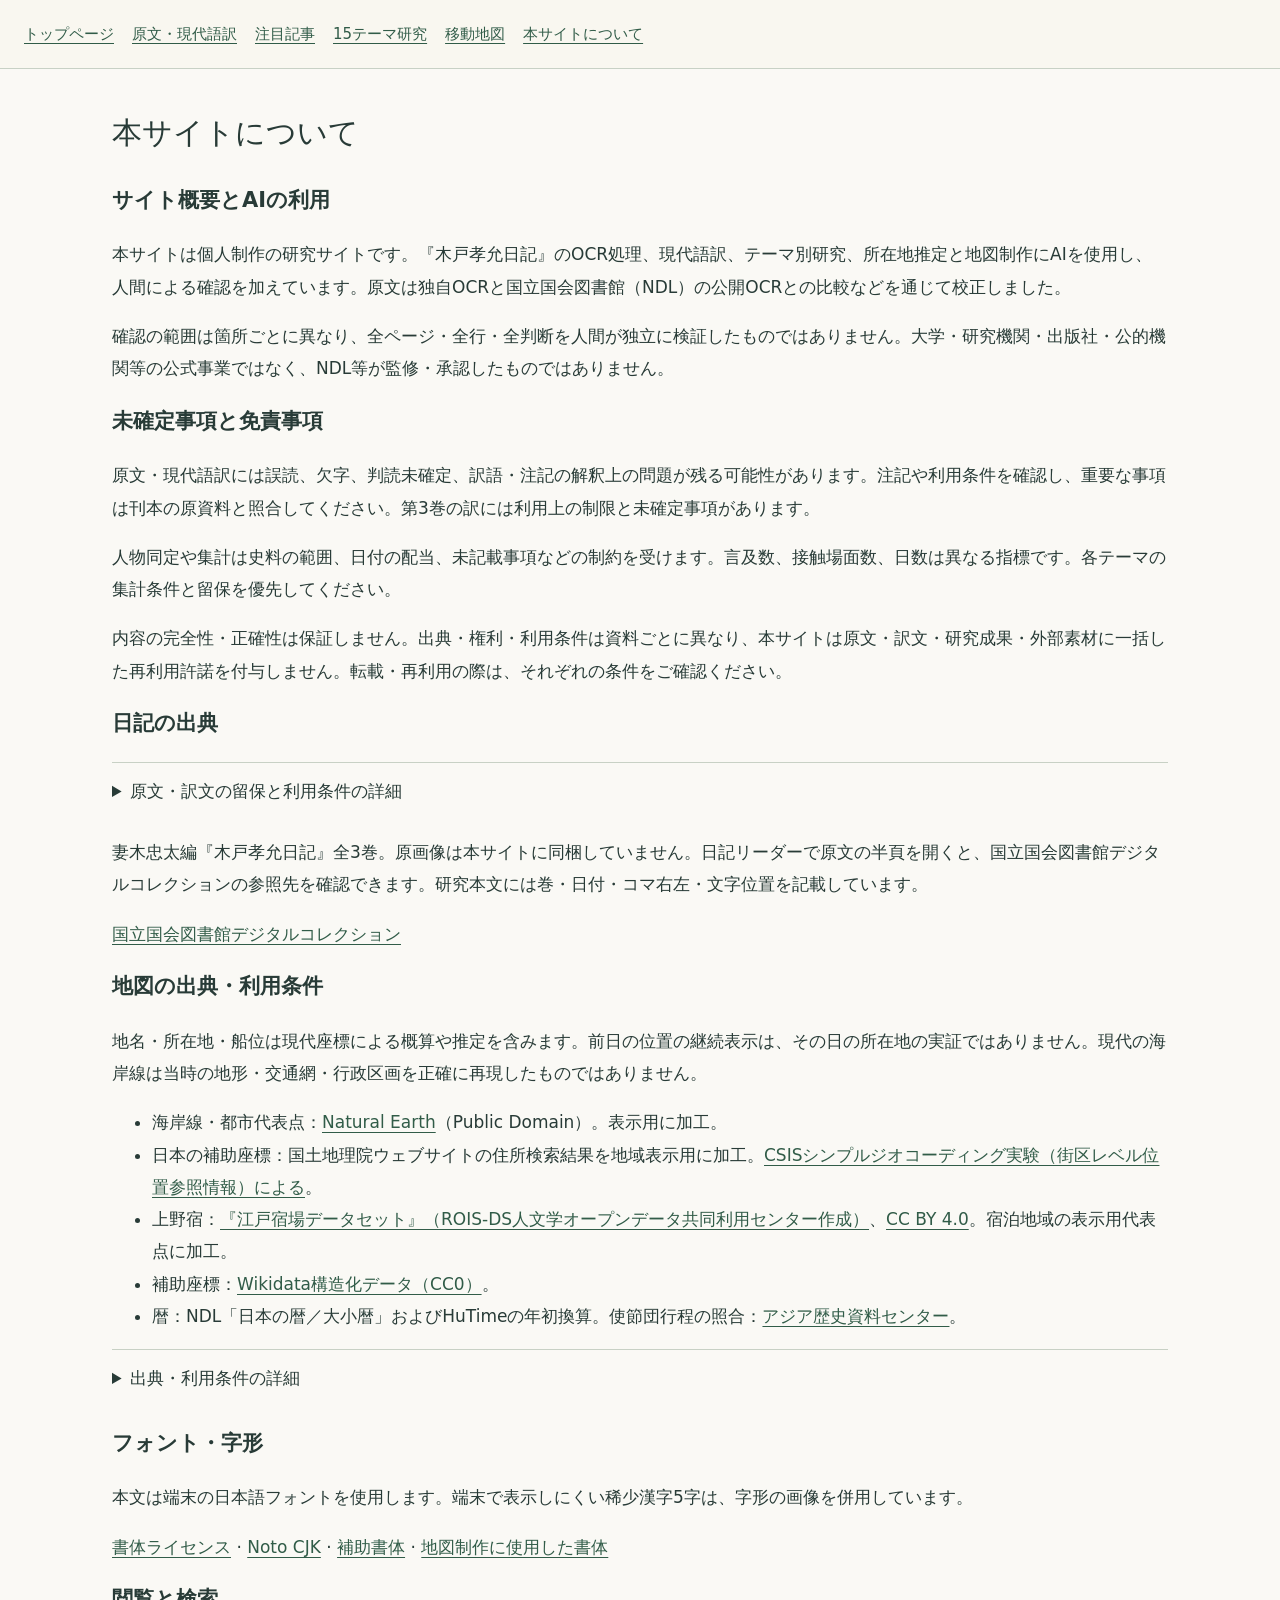
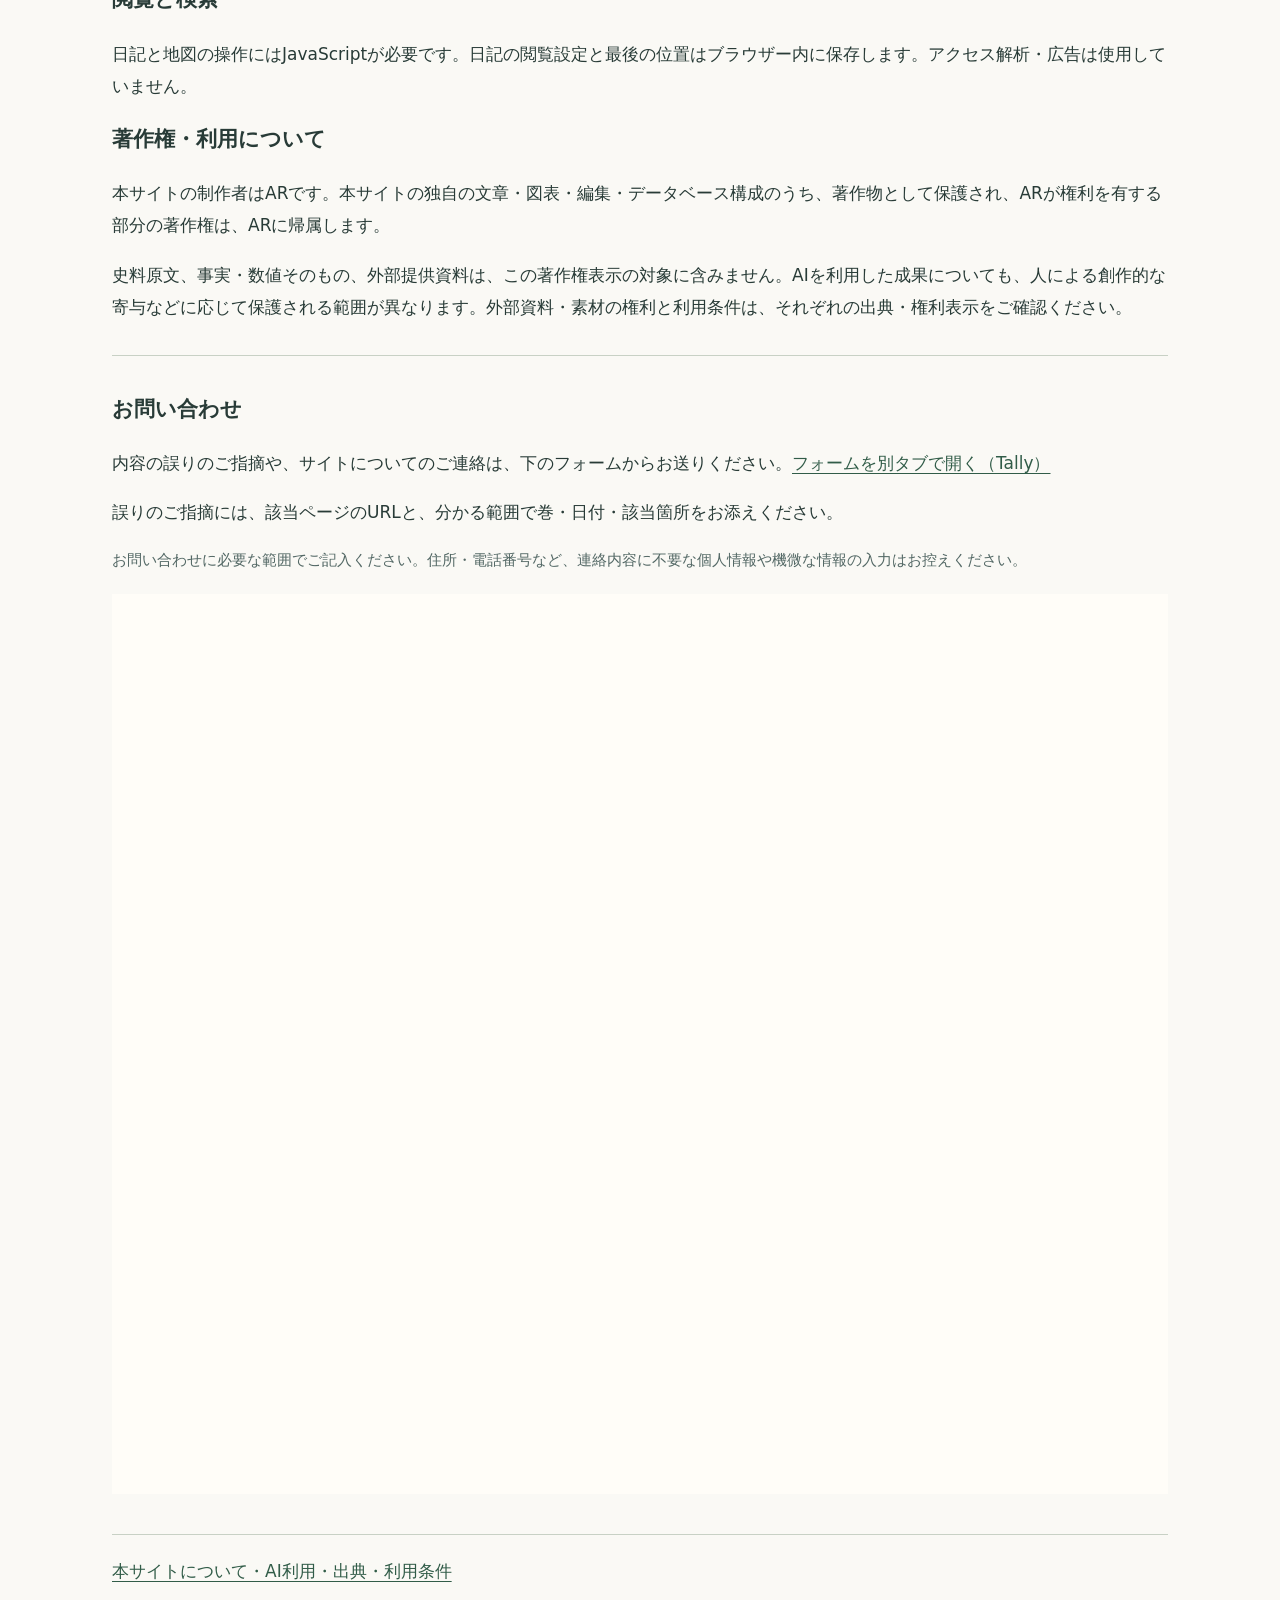
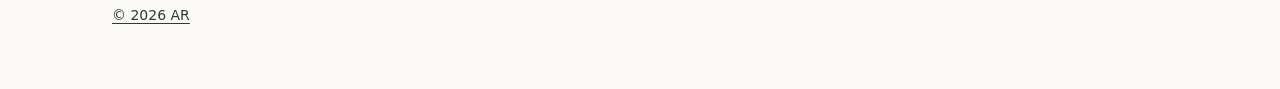
==== about.html @ b29a7e8c "Add files via upload" ====
<!doctype html><html lang="ja"><head><meta charset="utf-8"><meta name="viewport" content="width=device-width,initial-scale=1"><title>本サイトについて｜木戸孝允日記</title><link rel="icon" href="assets/favicon.svg"><link rel="stylesheet" href="assets/public.css"><script src="assets/annotation-display.js" defer></script></head><body class="public-page"><nav class="public-nav" aria-label="サイト全体"><a href="index.html">トップページ</a><a href="reader.html">原文・現代語訳</a><a href="highlights.html">注目記事</a><a href="reports.html">15テーマ研究</a><a href="r20.html">移動地図</a><a href="about.html">本サイトについて</a></nav><main class="public-main"><h1>本サイトについて</h1><section id="site-purpose"><h2>サイト概要とAIの利用</h2><p>本サイトは個人制作の研究サイトです。『木戸孝允日記』のOCR処理、現代語訳、テーマ別研究、所在地推定と地図制作にAIを使用し、人間による確認を加えています。原文は独自OCRと国立国会図書館（NDL）の公開OCRとの比較などを通じて校正しました。</p><p>確認の範囲は箇所ごとに異なり、全ページ・全行・全判断を人間が独立に検証したものではありません。大学・研究機関・出版社・公的機関等の公式事業ではなく、NDL等が監修・承認したものではありません。</p></section><section id="disclaimer"><h2>未確定事項と免責事項</h2><p>原文・現代語訳には誤読、欠字、判読未確定、訳語・注記の解釈上の問題が残る可能性があります。注記や利用条件を確認し、重要な事項は刊本の原資料と照合してください。第3巻の訳には利用上の制限と未確定事項があります。</p><p>人物同定や集計は史料の範囲、日付の配当、未記載事項などの制約を受けます。言及数、接触場面数、日数は異なる指標です。各テーマの集計条件と留保を優先してください。</p><p>内容の完全性・正確性は保証しません。出典・権利・利用条件は資料ごとに異なり、本サイトは原文・訳文・研究成果・外部素材に一括した再利用許諾を付与しません。転載・再利用の際は、それぞれの条件をご確認ください。</p></section><section id="sources"><h2>日記の出典</h2><details><summary>原文・訳文の留保と利用条件の詳細</summary><p>各記事の原注・訳注・校訂注・原文の対応位置は、日記リーダーの本文下に収録しています。</p></details><p>妻木忠太編『木戸孝允日記』全3巻。原画像は本サイトに同梱していません。日記リーダーで原文の半頁を開くと、国立国会図書館デジタルコレクションの参照先を確認できます。研究本文には巻・日付・コマ右左・文字位置を記載しています。</p><p><a href="https://dl.ndl.go.jp/">国立国会図書館デジタルコレクション</a></p></section><section id="map-sources"><h2>地図の出典・利用条件</h2><p>地名・所在地・船位は現代座標による概算や推定を含みます。前日の位置の継続表示は、その日の所在地の実証ではありません。現代の海岸線は当時の地形・交通網・行政区画を正確に再現したものではありません。</p><ul><li>海岸線・都市代表点：<a href="https://www.naturalearthdata.com/about/terms-of-use/">Natural Earth</a>（Public Domain）。表示用に加工。</li><li>日本の補助座標：国土地理院ウェブサイトの住所検索結果を地域表示用に加工。<a href="https://geocode.csis.u-tokyo.ac.jp/">CSISシンプルジオコーディング実験（街区レベル位置参照情報）による</a>。</li><li>上野宿：<a href="https://geoshape.ex.nii.ac.jp/edo/post/R503/">『江戸宿場データセット』（ROIS-DS人文学オープンデータ共同利用センター作成）</a>、<a href="https://creativecommons.org/licenses/by/4.0/">CC BY 4.0</a>。宿泊地域の表示用代表点に加工。</li><li>補助座標：<a href="https://www.wikidata.org/wiki/Wikidata:Licensing">Wikidata構造化データ（CC0）</a>。</li><li>暦：NDL「日本の暦／大小暦」およびHuTimeの年初換算。使節団行程の照合：<a href="https://www.jacar.go.jp/exhibition/iwakura/history/">アジア歴史資料センター</a>。</li></ul><details><summary>出典・利用条件の詳細</summary><p><a href="r20/MAP_SOURCES_AND_TERMS.txt">地図・座標・暦・歴史地名の典拠と条件</a> · <a href="r20/PUBLICATION_CREDIT_TEXT_R08.txt">地図の帰属表示全文</a></p><p>各資料の利用条件と研究上の留保は、上記リンク先に記載しています。外部資料は各提供元の成果です。</p></details></section><section><h2>フォント・字形</h2><p>本文は端末の日本語フォントを使用します。端末で表示しにくい稀少漢字5字は、字形の画像を併用しています。</p><p><a href="assets/FONT_LICENSES.txt">書体ライセンス</a> · <a href="assets/NOTO_CJK_LICENSE.txt">Noto CJK</a> · <a href="assets/REPORT_FONT_LICENSE.txt">補助書体</a> · <a href="r20/FONT_LICENSE.txt">地図制作に使用した書体</a></p></section><section><h2>閲覧と検索</h2><p>日記と地図の操作にはJavaScriptが必要です。日記の閲覧設定と最後の位置はブラウザー内に保存します。アクセス解析・広告は使用していません。</p></section><section id="copyright"><h2>著作権・利用について</h2><p>本サイトの制作者はARです。本サイトの独自の文章・図表・編集・データベース構成のうち、著作物として保護され、ARが権利を有する部分の著作権は、ARに帰属します。</p><p>史料原文、事実・数値そのもの、外部提供資料は、この著作権表示の対象に含みません。AIを利用した成果についても、人による創作的な寄与などに応じて保護される範囲が異なります。外部資料・素材の権利と利用条件は、それぞれの出典・権利表示をご確認ください。</p></section><section id="contact" class="public-contact"><h2>お問い合わせ</h2><p>内容の誤りのご指摘や、サイトについてのご連絡は、下のフォームからお送りください。<a href="https://tally.so/r/vXD2Q4" target="_blank" rel="noopener noreferrer">フォームを別タブで開く（Tally）</a></p><p>誤りのご指摘には、該当ページのURLと、分かる範囲で巻・日付・該当箇所をお添えください。</p><p class="contact-note">お問い合わせに必要な範囲でご記入ください。住所・電話番号など、連絡内容に不要な個人情報や機微な情報の入力はお控えください。</p><iframe class="contact-frame" src="https://tally.so/embed/vXD2Q4?alignLeft=1&amp;hideTitle=1&amp;transparentBackground=1" loading="lazy" title="お問い合わせフォーム（Tally）"></iframe></section><footer class="public-footer"><a href="about.html">本サイトについて・AI利用・出典・利用条件</a><p class="copyright"><a href="about.html#copyright">© 2026 AR</a></p></footer></main></body></html>
---- assets/public.css ----
/* P04: no hosted font software. Use the viewer's installed Japanese fonts. */
:root{--jp-serif:"Yu Mincho","Hiragino Mincho ProN","Noto Serif CJK JP","MS PMincho",serif;
--jp-sans:"Yu Gothic","Hiragino Kaku Gothic ProN","Noto Sans CJK JP","Meiryo",system-ui,sans-serif;}
.public-research{font-family:var(--jp-sans)}.public-research h1,.public-research blockquote{font-family:var(--jp-serif)}
.public-nav{display:flex;flex-wrap:wrap;gap:4px 18px;padding:12px 24px;background:#f9f7f0;color:#284c3c;border-bottom:1px solid #c8d1c5;font:14px/1.6 var(--jp-sans);position:relative;z-index:4}
.public-nav a{display:inline-flex;align-items:center;min-height:40px;color:#284c3c;text-decoration:underline;text-underline-offset:4px;overflow-wrap:anywhere}
.public-nav a:focus-visible{outline:3px solid #8b6238;outline-offset:2px}
.public-doc-links{display:flex;flex-wrap:wrap;gap:20px;padding:12px 24px;background:#eef1e9;font:14px/1.6 var(--jp-sans)}
.public-doc-links a{color:#284c3c}.public-page{margin:0;background:#f3f0e8;color:#283b37;font:16px/1.9 var(--jp-sans)}
.public-page *{box-sizing:border-box}.public-main{max-width:1120px;margin:auto;padding:30px 32px 60px}.public-page a{color:#315c48;text-underline-offset:4px}.public-page h1{font:500 30px/1.6 var(--jp-serif);margin:10px 0 24px}.public-page h2{font-size:21px}.public-edition{font-size:12px;color:#626b63}.public-note{border-left:3px solid #9c8355;padding:12px 18px;background:#eee8d9}.public-grid{display:grid;grid-template-columns:repeat(auto-fit,minmax(280px,1fr));gap:16px;margin-top:20px}.public-card{display:block;background:#fffdf8;border:1px solid #d6daca;border-radius:5px;padding:22px;color:#283b37;text-decoration:none!important}.public-card:hover{border-color:#315c48}.public-card h2{font:500 20px/1.7 var(--jp-serif);margin:12px 0 22px}.public-card small,.public-card span{font-size:13px}.public-search{display:flex;flex-wrap:wrap;gap:8px}.public-search input{flex:1;min-width:0;width:100%}.public-page input,.public-page button{font:inherit;padding:8px 12px;min-height:44px;border:1px solid #aeb9aa;border-radius:4px;background:#fffdf8;color:inherit}.public-search button{cursor:pointer}.public-video{width:100%;max-height:75vh;background:#152321}.public-button{display:inline-block;border:1px solid #315c48;background:#e8eee3;padding:12px 20px;border-radius:5px}.public-pdf{width:100%;height:80vh;border:1px solid #b9c5b6}.public-footer{border-top:1px solid #c8d1c5;margin-top:40px;padding-top:20px}.public-page pre{white-space:pre-wrap;overflow-wrap:anywhere;font:13px/1.8 var(--jp-sans)}.public-page summary{cursor:pointer;padding:12px 0}.public-page details{border-top:1px solid #c8d1c5}.public-table-scroll,.tablewrap{max-width:100%;overflow-x:auto}.public-table-scroll table,.tablewrap table{min-width:680px}.public-table-scroll:focus-visible,.tablewrap:focus-visible{outline:2px solid #315c48}body>.topbar{flex-wrap:wrap;height:auto;min-height:76px}.topbar #globalSearch{min-width:0;max-width:100%}body>.topbar .top-actions{flex-wrap:wrap}.topbar .private{white-space:normal}section[id^="R"]{scroll-margin-top:90px}
@media(max-width:700px){.public-main{padding:22px 16px 40px}.public-nav{padding:8px 16px;gap:2px 14px;font-size:13px}.public-page h1{font-size:25px}.public-grid{grid-template-columns:1fr}.public-doc-links{padding:10px 16px;gap:8px 16px}body>.topbar{padding:14px 16px}.topbar input{flex-basis:100%}.public-page input{font-size:16px}.public-card{padding:18px}section[id^="R"]{scroll-margin-top:10px}}
@media print{.public-nav,.public-doc-links{display:none}.public-table-scroll,.tablewrap{overflow:visible}.public-table-scroll table,.tablewrap table{min-width:0}}

/* P02 landing and disclaimer */
.kido-landing .public-main{max-width:1100px}.kido-landing h1{font-size:clamp(28px,3.6vw,39px);line-height:1.5}.kido-landing section{margin:28px 0 36px}.kido-landing .landing-grid{grid-template-columns:repeat(2,minmax(0,1fr))}.kido-landing .public-card h3{font-size:19px;margin:4px 0 8px;line-height:1.5}.kido-landing .public-card p{margin:6px 0 14px;font-size:15px;line-height:1.75}.kido-landing .public-card span{font-size:14px;text-decoration:underline;text-underline-offset:4px}.kido-landing .landing-caution{border-left:3px solid #88764b;background:#f0ede5;padding:14px 20px}.kido-landing .landing-skip{position:absolute;left:-9999px}.kido-landing .landing-skip:focus{left:12px;top:12px;background:#fff;padding:8px;z-index:100}.disclaimer-list{padding-left:1.55em}.disclaimer-list li{margin:12px 0;line-height:1.8}#site-purpose,#disclaimer{scroll-margin-top:1rem}body.public-page .public-nav [aria-current="page"]{font-weight:700;text-decoration-thickness:2px}
@media(max-width:700px){.kido-landing .landing-grid{grid-template-columns:1fr}.kido-landing .landing-caution{padding:10px 14px}.kido-landing .public-card{padding:18px}}

.report-find{display:flex;gap:10px;align-items:center;flex-wrap:wrap;padding:14px;background:#edf3ed}.report-find input{max-width:100%;min-width:0;font-size:16px;padding:7px}.report-find button{padding:8px;font-size:15px}mark.report-hit{background:#ffe3a2;color:#182e2b}mark.report-hit.current{outline:2px solid #226860}#theme-search{display:flex;gap:10px;flex-wrap:wrap;align-items:center}#theme-query{min-width:0;max-width:100%;font-size:16px;padding:8px}

/* Public reading layout */
.public-page{background:#faf9f5;font-size:17px}.public-main{min-width:0}.public-grid{grid-template-columns:repeat(auto-fit,minmax(min(100%,280px),1fr))}.public-card h2{font-family:var(--jp-sans);font-weight:600}.public-card p{font-size:16px}.public-nav{font-size:15px}.public-nav a{min-height:44px}.movement-map{display:block;width:100%;height:1000px;min-height:75vh;border:1px solid #bdc8bd;background:#f5f2e9}.intro{padding:20px 0}.intro h1{font-size:25px;line-height:1.6;letter-spacing:0;margin:0}.workspace main{min-width:0;width:100%}.display-controls{padding:12px 0}.display-controls label{display:flex;gap:12px;align-items:center}.article-head h2{overflow-wrap:anywhere}.pane-label{font-size:16px}.source-location,.source-location a,.status,.attention-strip{font-size:13px}.sidebar input,.sidebar select{max-width:100%;min-width:0}#date-form{margin-top:18px}.public-page .public-nav{margin:0}body[data-theme=dark] .public-nav{background:var(--paper)}body[data-theme=dark] .public-nav a{color:var(--accent)}
@media(max-width:700px){.movement-map{height:1220px}.public-main{padding:22px 16px}.public-nav{font-size:14px;gap:2px 12px}.intro h1{font-size:22px}.topbar .brand{font-size:20px}.pane{padding:18px}.bottom-nav{flex-wrap:wrap;gap:10px}#toc{width:100%}.sidebar button,.sidebar select,.display-controls select{min-height:44px}.side-tools{grid-template-columns:1fr}.side-tools label{grid-column:auto}.note-content pre{max-width:100%}}

.research-page header{background:#f0f2ea;color:#283b37;padding:28px max(16px,calc((100vw - 1160px)/2))}.research-page header p{color:#536865}.research-page h1{font-size:28px}.research-page h2{font-size:24px}.research-page .public-nav{margin:0}.research-page .public-nav a{background:transparent}.research-page main{min-width:0}.research-page section{min-width:0}@media(max-width:700px){.research-page section{padding:16px}.research-page table{font-size:14px}}

.simple-home .public-grid{grid-template-columns:repeat(2,minmax(0,1fr))}@media(max-width:700px){.simple-home .public-grid{grid-template-columns:1fr}}

.research-contents nav{display:grid;grid-template-columns:repeat(3,minmax(0,1fr))}.research-contents nav a{padding:12px}.research-method{margin-top:20px;border-top:1px solid #c8d1c5}.research-method summary{padding:14px 0;cursor:pointer}.research-contents h2{border-bottom:0;margin-bottom:12px}@media(max-width:700px){.research-contents nav{grid-template-columns:repeat(2,minmax(0,1fr))}.research-contents nav a{padding:10px;font-size:15px}}

.translation-run{display:inline;margin:0;padding:0}.reading-note-link{display:inline;min-height:24px;font:13px/1.6 var(--jp-sans);padding:1px 5px;margin:0 3px;vertical-align:baseline;color:#315c48;background:#eef2e9;border:1px solid #c8d1c5;border-radius:3px;cursor:pointer}.reading-note-link:focus-visible{outline:2px solid #315c48}

.public-contact{border-top:1px solid #c8d1c5;margin-top:32px;padding-top:16px}.contact-note{font-size:15px;color:#536865}

.contact-frame{display:block;width:100%;height:900px;border:0;background:#fffdf8;margin-top:20px}@media(max-width:700px){.contact-frame{height:1050px}}

.copyright{font:14px/1.8 var(--jp-sans);margin:16px 0 0}.copyright a{color:inherit;text-underline-offset:3px}

/* Featured diary articles */
.simple-home .home-highlights {
  grid-column: 1 / -1;
}
.simple-home .home-highlights h2 {
  margin: 0 0 6px;
}
.simple-home .home-highlights p {
  margin: 0;
}
.highlights-main {
  max-width: 980px;
}
.highlight-jump {
  padding: 16px 20px;
  background: #f0f2ea;
  border: 1px solid #c8d1c5;
  border-radius: 5px;
}
.highlight-jump h2 {
  margin: 0 0 6px;
  font-size: 18px;
}
.highlight-jump ul {
  display: grid;
  grid-template-columns: repeat(3, minmax(0, 1fr));
  gap: 0 18px;
  list-style: none;
  margin: 0;
  padding: 0;
}
.highlight-jump a,
.highlight-read,
.highlight-related a {
  display: inline-block;
  padding: 8px 0;
  min-height: 44px;
}
.highlight-jump small,
.highlight-meta,
.highlight-date-note {
  color: #536865;
  font-size: 14px;
}
.highlight-section {
  margin: 32px 0 0;
  border-top: 2px solid #788d79;
  scroll-margin-top: 12px;
}
.highlight-section h2 {
  margin: 12px 0 4px;
}
.highlight-entry {
  border-bottom: 1px solid #d6daca;
  padding: 16px 0 9px;
}
.highlight-entry h3 {
  margin: 0 0 3px;
  font-size: 19px;
  line-height: 1.5;
}
.highlight-entry p {
  margin: 3px 0;
}
.highlight-related {
  list-style: none;
  padding: 0 0 8px;
  margin: 6px 0 0;
}
.highlight-related li {
  border-top: 1px solid #e0e4da;
}
.highlight-related .highlight-meta {
  margin-left: 12px;
}
@media (max-width: 700px) {
  .highlight-jump {
    padding: 12px 16px;
  }
  .highlight-jump ul {
    grid-template-columns: repeat(2, minmax(0, 1fr));
  }
  .highlight-related .highlight-meta {
    display: block;
    margin: 0 0 5px;
  }
}
@media (max-width: 400px) {
  .highlight-jump ul {
    grid-template-columns: 1fr;
  }
}
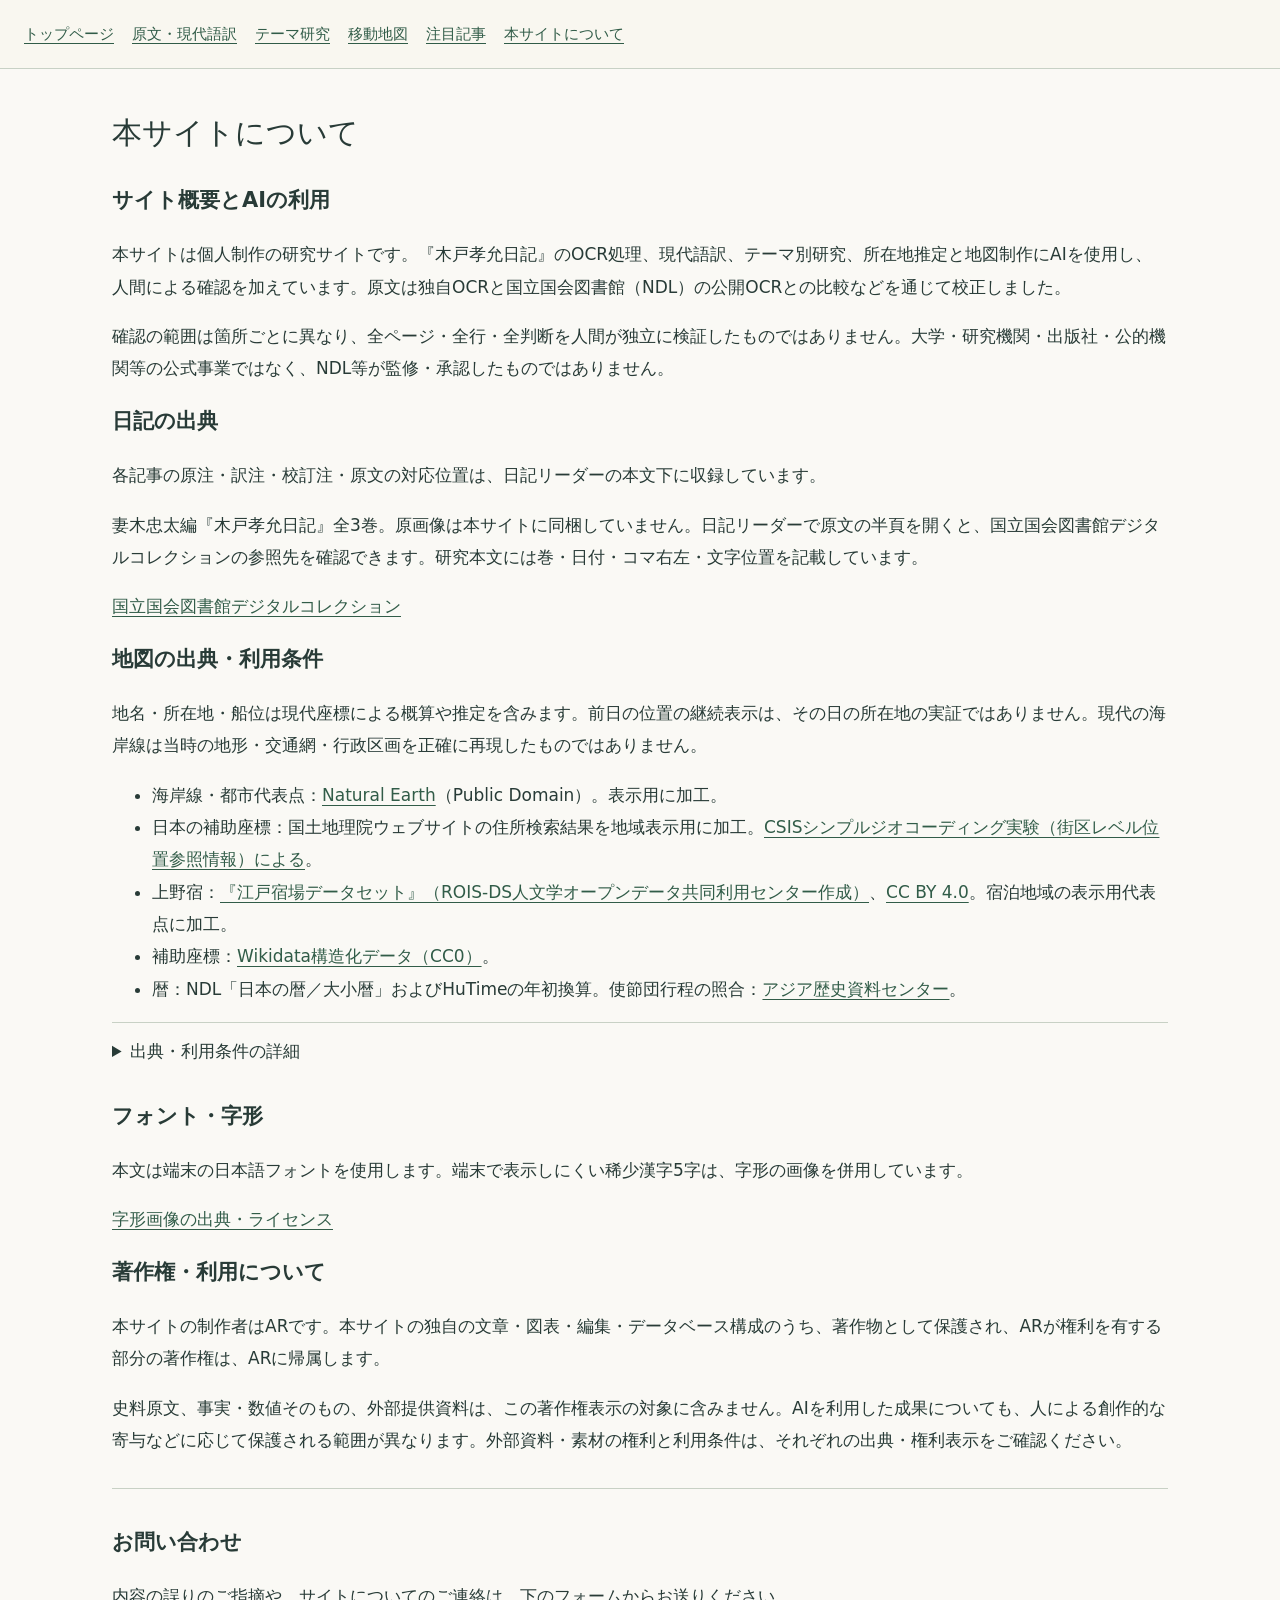
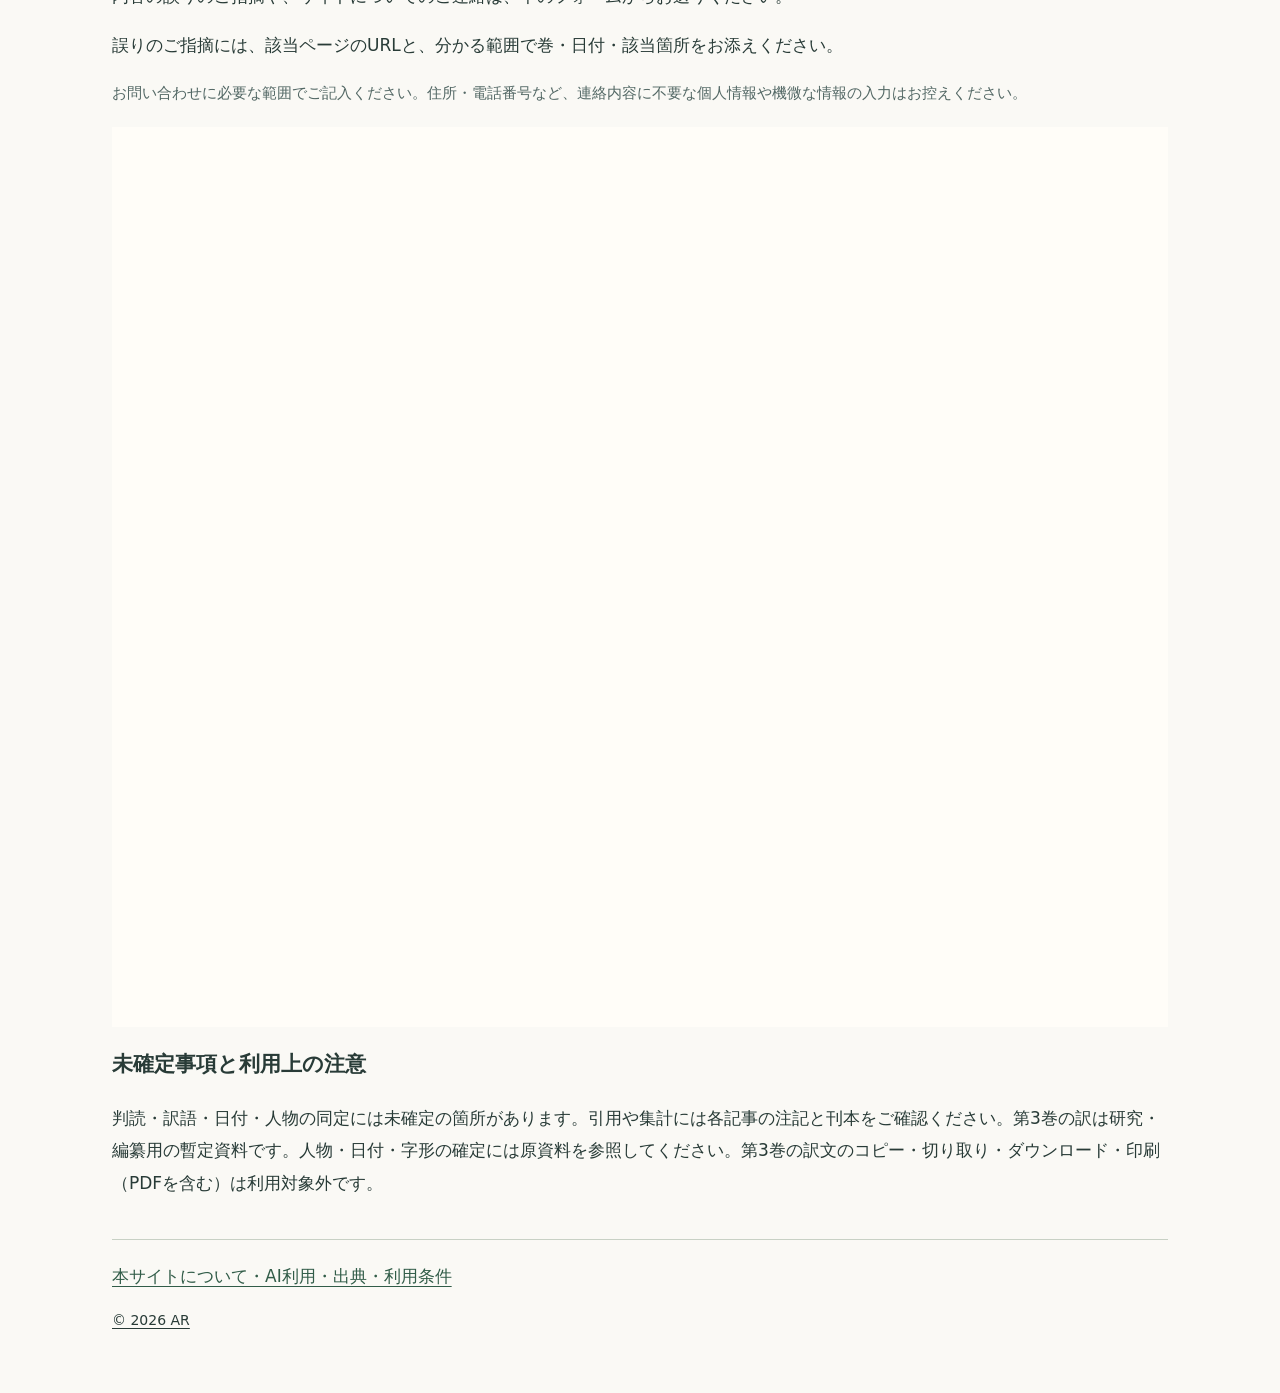
==== commit a6341f50: "Add files via upload" ====
--- a/about.html
+++ b/about.html
@@ -1 +1 @@
-<!doctype html><html lang="ja"><head><meta charset="utf-8"><meta name="viewport" content="width=device-width,initial-scale=1"><title>本サイトについて｜木戸孝允日記</title><link rel="icon" href="assets/favicon.svg"><link rel="stylesheet" href="assets/public.css"><script src="assets/annotation-display.js" defer></script></head><body class="public-page"><nav class="public-nav" aria-label="サイト全体"><a href="index.html">トップページ</a><a href="reader.html">原文・現代語訳</a><a href="highlights.html">注目記事</a><a href="reports.html">15テーマ研究</a><a href="r20.html">移動地図</a><a href="about.html">本サイトについて</a></nav><main class="public-main"><h1>本サイトについて</h1><section id="site-purpose"><h2>サイト概要とAIの利用</h2><p>本サイトは個人制作の研究サイトです。『木戸孝允日記』のOCR処理、現代語訳、テーマ別研究、所在地推定と地図制作にAIを使用し、人間による確認を加えています。原文は独自OCRと国立国会図書館（NDL）の公開OCRとの比較などを通じて校正しました。</p><p>確認の範囲は箇所ごとに異なり、全ページ・全行・全判断を人間が独立に検証したものではありません。大学・研究機関・出版社・公的機関等の公式事業ではなく、NDL等が監修・承認したものではありません。</p></section><section id="disclaimer"><h2>未確定事項と免責事項</h2><p>原文・現代語訳には誤読、欠字、判読未確定、訳語・注記の解釈上の問題が残る可能性があります。注記や利用条件を確認し、重要な事項は刊本の原資料と照合してください。第3巻の訳には利用上の制限と未確定事項があります。</p><p>人物同定や集計は史料の範囲、日付の配当、未記載事項などの制約を受けます。言及数、接触場面数、日数は異なる指標です。各テーマの集計条件と留保を優先してください。</p><p>内容の完全性・正確性は保証しません。出典・権利・利用条件は資料ごとに異なり、本サイトは原文・訳文・研究成果・外部素材に一括した再利用許諾を付与しません。転載・再利用の際は、それぞれの条件をご確認ください。</p></section><section id="sources"><h2>日記の出典</h2><details><summary>原文・訳文の留保と利用条件の詳細</summary><p>各記事の原注・訳注・校訂注・原文の対応位置は、日記リーダーの本文下に収録しています。</p></details><p>妻木忠太編『木戸孝允日記』全3巻。原画像は本サイトに同梱していません。日記リーダーで原文の半頁を開くと、国立国会図書館デジタルコレクションの参照先を確認できます。研究本文には巻・日付・コマ右左・文字位置を記載しています。</p><p><a href="https://dl.ndl.go.jp/">国立国会図書館デジタルコレクション</a></p></section><section id="map-sources"><h2>地図の出典・利用条件</h2><p>地名・所在地・船位は現代座標による概算や推定を含みます。前日の位置の継続表示は、その日の所在地の実証ではありません。現代の海岸線は当時の地形・交通網・行政区画を正確に再現したものではありません。</p><ul><li>海岸線・都市代表点：<a href="https://www.naturalearthdata.com/about/terms-of-use/">Natural Earth</a>（Public Domain）。表示用に加工。</li><li>日本の補助座標：国土地理院ウェブサイトの住所検索結果を地域表示用に加工。<a href="https://geocode.csis.u-tokyo.ac.jp/">CSISシンプルジオコーディング実験（街区レベル位置参照情報）による</a>。</li><li>上野宿：<a href="https://geoshape.ex.nii.ac.jp/edo/post/R503/">『江戸宿場データセット』（ROIS-DS人文学オープンデータ共同利用センター作成）</a>、<a href="https://creativecommons.org/licenses/by/4.0/">CC BY 4.0</a>。宿泊地域の表示用代表点に加工。</li><li>補助座標：<a href="https://www.wikidata.org/wiki/Wikidata:Licensing">Wikidata構造化データ（CC0）</a>。</li><li>暦：NDL「日本の暦／大小暦」およびHuTimeの年初換算。使節団行程の照合：<a href="https://www.jacar.go.jp/exhibition/iwakura/history/">アジア歴史資料センター</a>。</li></ul><details><summary>出典・利用条件の詳細</summary><p><a href="r20/MAP_SOURCES_AND_TERMS.txt">地図・座標・暦・歴史地名の典拠と条件</a> · <a href="r20/PUBLICATION_CREDIT_TEXT_R08.txt">地図の帰属表示全文</a></p><p>各資料の利用条件と研究上の留保は、上記リンク先に記載しています。外部資料は各提供元の成果です。</p></details></section><section><h2>フォント・字形</h2><p>本文は端末の日本語フォントを使用します。端末で表示しにくい稀少漢字5字は、字形の画像を併用しています。</p><p><a href="assets/FONT_LICENSES.txt">書体ライセンス</a> · <a href="assets/NOTO_CJK_LICENSE.txt">Noto CJK</a> · <a href="assets/REPORT_FONT_LICENSE.txt">補助書体</a> · <a href="r20/FONT_LICENSE.txt">地図制作に使用した書体</a></p></section><section><h2>閲覧と検索</h2><p>日記と地図の操作にはJavaScriptが必要です。日記の閲覧設定と最後の位置はブラウザー内に保存します。アクセス解析・広告は使用していません。</p></section><section id="copyright"><h2>著作権・利用について</h2><p>本サイトの制作者はARです。本サイトの独自の文章・図表・編集・データベース構成のうち、著作物として保護され、ARが権利を有する部分の著作権は、ARに帰属します。</p><p>史料原文、事実・数値そのもの、外部提供資料は、この著作権表示の対象に含みません。AIを利用した成果についても、人による創作的な寄与などに応じて保護される範囲が異なります。外部資料・素材の権利と利用条件は、それぞれの出典・権利表示をご確認ください。</p></section><section id="contact" class="public-contact"><h2>お問い合わせ</h2><p>内容の誤りのご指摘や、サイトについてのご連絡は、下のフォームからお送りください。<a href="https://tally.so/r/vXD2Q4" target="_blank" rel="noopener noreferrer">フォームを別タブで開く（Tally）</a></p><p>誤りのご指摘には、該当ページのURLと、分かる範囲で巻・日付・該当箇所をお添えください。</p><p class="contact-note">お問い合わせに必要な範囲でご記入ください。住所・電話番号など、連絡内容に不要な個人情報や機微な情報の入力はお控えください。</p><iframe class="contact-frame" src="https://tally.so/embed/vXD2Q4?alignLeft=1&amp;hideTitle=1&amp;transparentBackground=1" loading="lazy" title="お問い合わせフォーム（Tally）"></iframe></section><footer class="public-footer"><a href="about.html">本サイトについて・AI利用・出典・利用条件</a><p class="copyright"><a href="about.html#copyright">© 2026 AR</a></p></footer></main></body></html>+<!doctype html><html lang="ja"><head><meta charset="utf-8"><meta name="viewport" content="width=device-width,initial-scale=1"><title>本サイトについて｜木戸孝允日記</title><link rel="icon" href="assets/favicon.svg"><link rel="stylesheet" href="assets/public.css"><script src="assets/annotation-display.js" defer></script></head><body class="public-page"><nav class="public-nav" aria-label="サイト全体"><a href="index.html">トップページ</a><a href="reader.html">原文・現代語訳</a><a href="reports.html">テーマ研究</a><a href="r20.html">移動地図</a><a href="highlights.html">注目記事</a><a href="about.html">本サイトについて</a></nav><main class="public-main"><h1>本サイトについて</h1><section id="site-purpose"><h2>サイト概要とAIの利用</h2><p>本サイトは個人制作の研究サイトです。『木戸孝允日記』のOCR処理、現代語訳、テーマ別研究、所在地推定と地図制作にAIを使用し、人間による確認を加えています。原文は独自OCRと国立国会図書館（NDL）の公開OCRとの比較などを通じて校正しました。</p><p>確認の範囲は箇所ごとに異なり、全ページ・全行・全判断を人間が独立に検証したものではありません。大学・研究機関・出版社・公的機関等の公式事業ではなく、NDL等が監修・承認したものではありません。</p></section><section id="sources"><h2>日記の出典</h2><p>各記事の原注・訳注・校訂注・原文の対応位置は、日記リーダーの本文下に収録しています。</p><p>妻木忠太編『木戸孝允日記』全3巻。原画像は本サイトに同梱していません。日記リーダーで原文の半頁を開くと、国立国会図書館デジタルコレクションの参照先を確認できます。研究本文には巻・日付・コマ右左・文字位置を記載しています。</p><p><a href="https://dl.ndl.go.jp/">国立国会図書館デジタルコレクション</a></p></section><section id="map-sources"><h2>地図の出典・利用条件</h2><p>地名・所在地・船位は現代座標による概算や推定を含みます。前日の位置の継続表示は、その日の所在地の実証ではありません。現代の海岸線は当時の地形・交通網・行政区画を正確に再現したものではありません。</p><ul><li>海岸線・都市代表点：<a href="https://www.naturalearthdata.com/about/terms-of-use/">Natural Earth</a>（Public Domain）。表示用に加工。</li><li>日本の補助座標：国土地理院ウェブサイトの住所検索結果を地域表示用に加工。<a href="https://geocode.csis.u-tokyo.ac.jp/">CSISシンプルジオコーディング実験（街区レベル位置参照情報）による</a>。</li><li>上野宿：<a href="https://geoshape.ex.nii.ac.jp/edo/post/R503/">『江戸宿場データセット』（ROIS-DS人文学オープンデータ共同利用センター作成）</a>、<a href="https://creativecommons.org/licenses/by/4.0/">CC BY 4.0</a>。宿泊地域の表示用代表点に加工。</li><li>補助座標：<a href="https://www.wikidata.org/wiki/Wikidata:Licensing">Wikidata構造化データ（CC0）</a>。</li><li>暦：NDL「日本の暦／大小暦」およびHuTimeの年初換算。使節団行程の照合：<a href="https://www.jacar.go.jp/exhibition/iwakura/history/">アジア歴史資料センター</a>。</li></ul><details><summary>出典・利用条件の詳細</summary><p><a href="r20/MAP_SOURCES_AND_TERMS.txt">地図・座標・暦・歴史地名の典拠と条件</a> · <a href="r20/PUBLICATION_CREDIT_TEXT_R08.txt">地図の帰属表示全文</a></p><p>各資料の利用条件と研究上の留保は、上記リンク先に記載しています。外部資料は各提供元の成果です。</p></details></section><section><h2>フォント・字形</h2><p>本文は端末の日本語フォントを使用します。端末で表示しにくい稀少漢字5字は、字形の画像を併用しています。</p><p><a href="assets/FONT_LICENSES.txt">字形画像の出典・ライセンス</a></p></section><section id="copyright"><h2>著作権・利用について</h2><p>本サイトの制作者はARです。本サイトの独自の文章・図表・編集・データベース構成のうち、著作物として保護され、ARが権利を有する部分の著作権は、ARに帰属します。</p><p>史料原文、事実・数値そのもの、外部提供資料は、この著作権表示の対象に含みません。AIを利用した成果についても、人による創作的な寄与などに応じて保護される範囲が異なります。外部資料・素材の権利と利用条件は、それぞれの出典・権利表示をご確認ください。</p></section><section id="contact" class="public-contact"><h2>お問い合わせ</h2><p>内容の誤りのご指摘や、サイトについてのご連絡は、下のフォームからお送りください。</p><p>誤りのご指摘には、該当ページのURLと、分かる範囲で巻・日付・該当箇所をお添えください。</p><p class="contact-note">お問い合わせに必要な範囲でご記入ください。住所・電話番号など、連絡内容に不要な個人情報や機微な情報の入力はお控えください。</p><iframe class="contact-frame" src="https://tally.so/embed/vXD2Q4?alignLeft=1&amp;hideTitle=1&amp;transparentBackground=1" loading="lazy" title="お問い合わせフォーム（Tally）"></iframe></section><section id="disclaimer"><h2>未確定事項と利用上の注意</h2><p>判読・訳語・日付・人物の同定には未確定の箇所があります。引用や集計には各記事の注記と刊本をご確認ください。第3巻の訳は研究・編纂用の暫定資料です。人物・日付・字形の確定には原資料を参照してください。第3巻の訳文のコピー・切り取り・ダウンロード・印刷（PDFを含む）は利用対象外です。</p></section><footer class="public-footer"><a href="about.html">本サイトについて・AI利用・出典・利用条件</a><p class="copyright"><a href="about.html#copyright">© 2026 AR</a></p></footer></main></body></html>
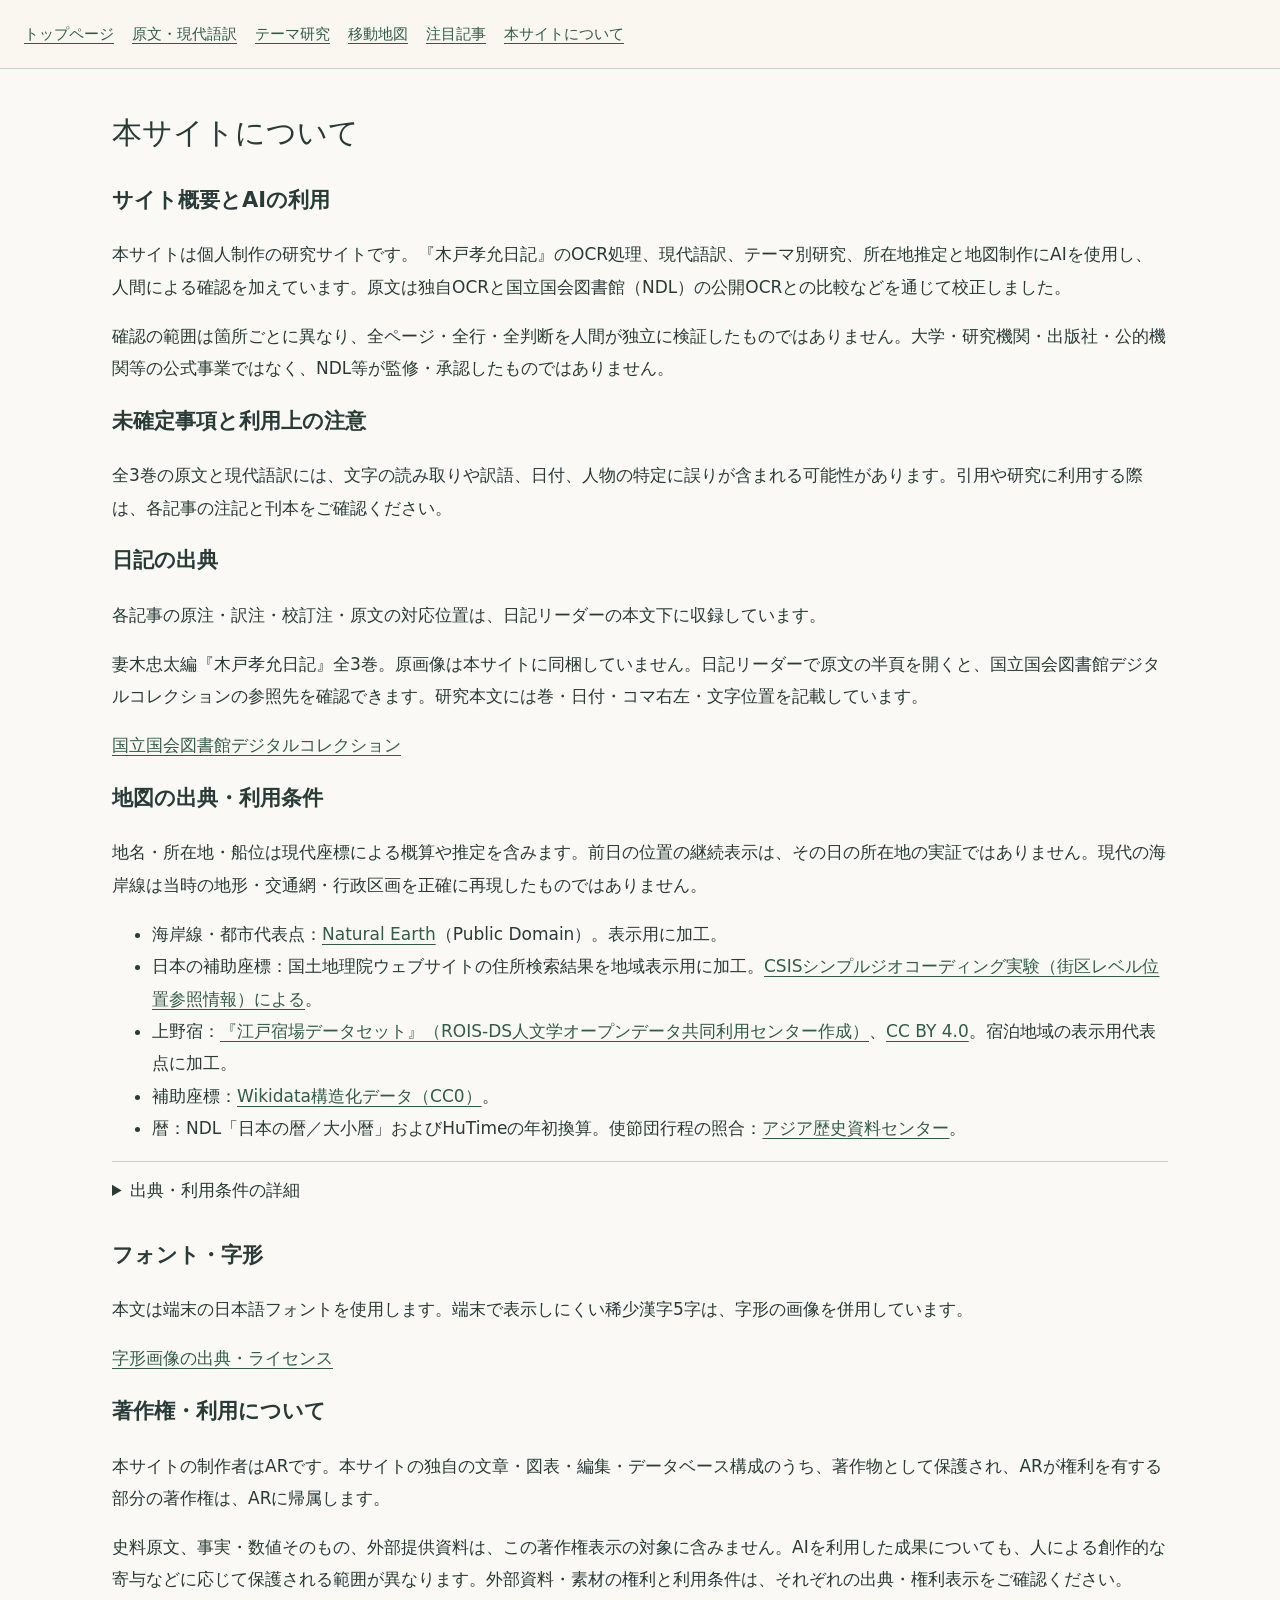
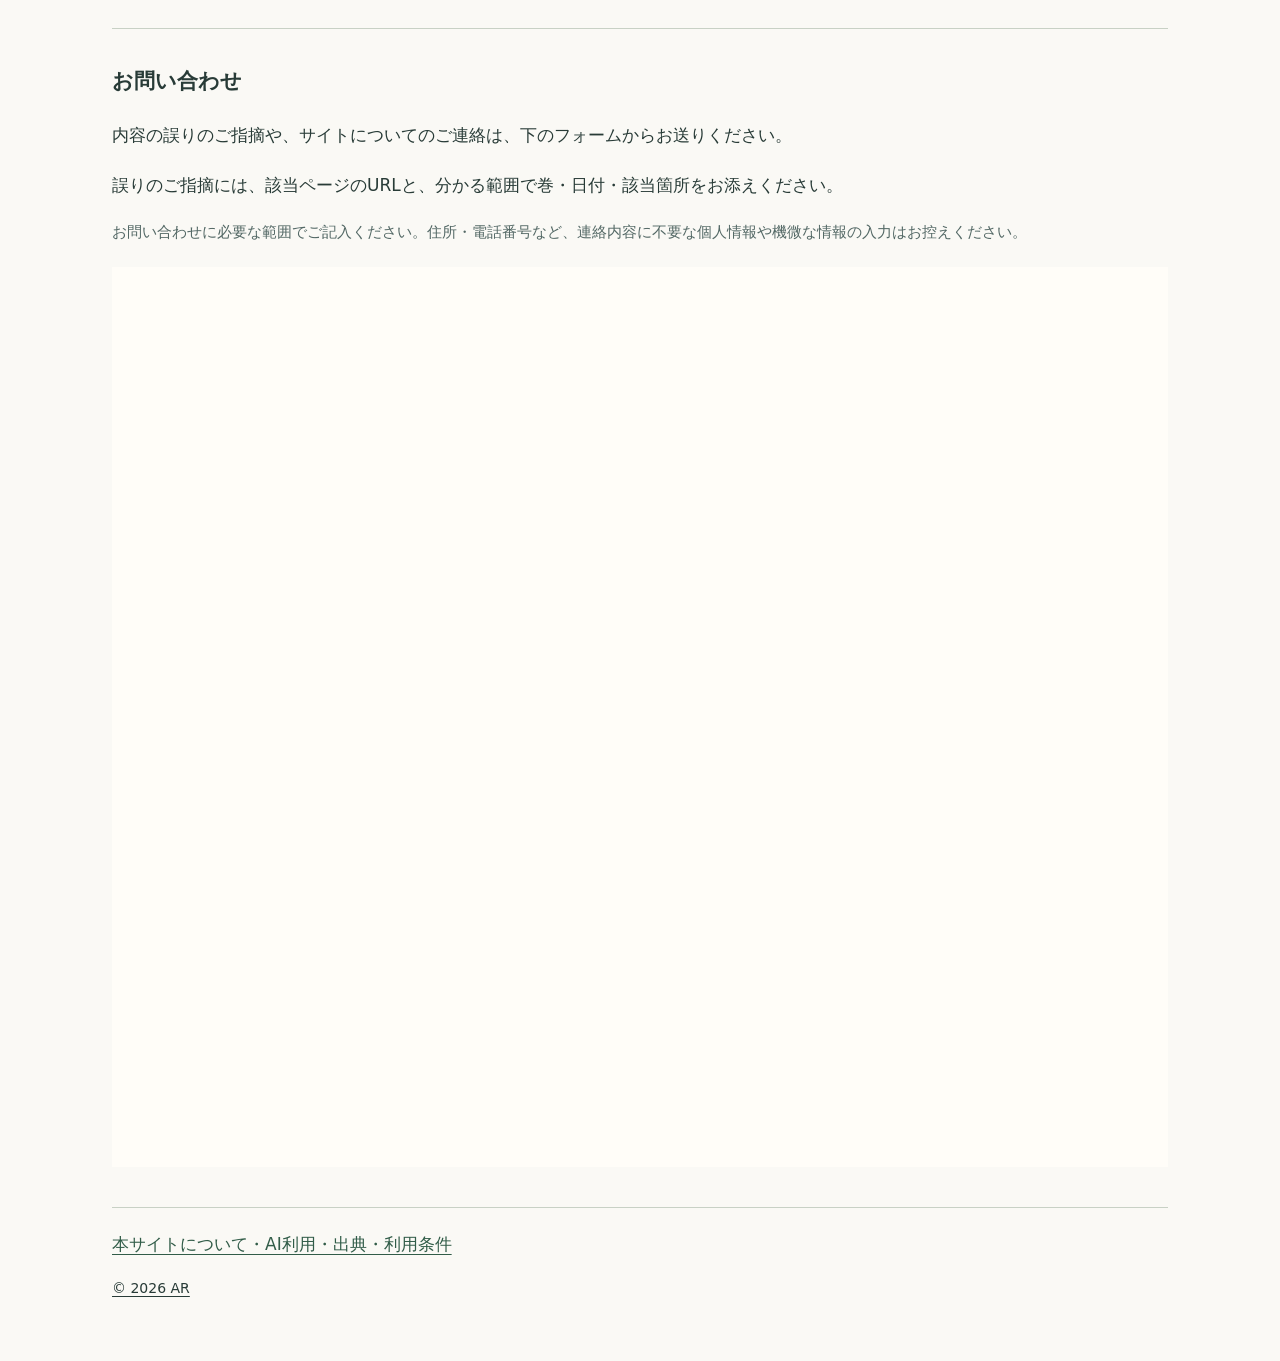
==== commit 588c3963: "Add files via upload" ====
--- a/about.html
+++ b/about.html
@@ -1 +1 @@
-<!doctype html><html lang="ja"><head><meta charset="utf-8"><meta name="viewport" content="width=device-width,initial-scale=1"><title>本サイトについて｜木戸孝允日記</title><link rel="icon" href="assets/favicon.svg"><link rel="stylesheet" href="assets/public.css"><script src="assets/annotation-display.js" defer></script></head><body class="public-page"><nav class="public-nav" aria-label="サイト全体"><a href="index.html">トップページ</a><a href="reader.html">原文・現代語訳</a><a href="reports.html">テーマ研究</a><a href="r20.html">移動地図</a><a href="highlights.html">注目記事</a><a href="about.html">本サイトについて</a></nav><main class="public-main"><h1>本サイトについて</h1><section id="site-purpose"><h2>サイト概要とAIの利用</h2><p>本サイトは個人制作の研究サイトです。『木戸孝允日記』のOCR処理、現代語訳、テーマ別研究、所在地推定と地図制作にAIを使用し、人間による確認を加えています。原文は独自OCRと国立国会図書館（NDL）の公開OCRとの比較などを通じて校正しました。</p><p>確認の範囲は箇所ごとに異なり、全ページ・全行・全判断を人間が独立に検証したものではありません。大学・研究機関・出版社・公的機関等の公式事業ではなく、NDL等が監修・承認したものではありません。</p></section><section id="sources"><h2>日記の出典</h2><p>各記事の原注・訳注・校訂注・原文の対応位置は、日記リーダーの本文下に収録しています。</p><p>妻木忠太編『木戸孝允日記』全3巻。原画像は本サイトに同梱していません。日記リーダーで原文の半頁を開くと、国立国会図書館デジタルコレクションの参照先を確認できます。研究本文には巻・日付・コマ右左・文字位置を記載しています。</p><p><a href="https://dl.ndl.go.jp/">国立国会図書館デジタルコレクション</a></p></section><section id="map-sources"><h2>地図の出典・利用条件</h2><p>地名・所在地・船位は現代座標による概算や推定を含みます。前日の位置の継続表示は、その日の所在地の実証ではありません。現代の海岸線は当時の地形・交通網・行政区画を正確に再現したものではありません。</p><ul><li>海岸線・都市代表点：<a href="https://www.naturalearthdata.com/about/terms-of-use/">Natural Earth</a>（Public Domain）。表示用に加工。</li><li>日本の補助座標：国土地理院ウェブサイトの住所検索結果を地域表示用に加工。<a href="https://geocode.csis.u-tokyo.ac.jp/">CSISシンプルジオコーディング実験（街区レベル位置参照情報）による</a>。</li><li>上野宿：<a href="https://geoshape.ex.nii.ac.jp/edo/post/R503/">『江戸宿場データセット』（ROIS-DS人文学オープンデータ共同利用センター作成）</a>、<a href="https://creativecommons.org/licenses/by/4.0/">CC BY 4.0</a>。宿泊地域の表示用代表点に加工。</li><li>補助座標：<a href="https://www.wikidata.org/wiki/Wikidata:Licensing">Wikidata構造化データ（CC0）</a>。</li><li>暦：NDL「日本の暦／大小暦」およびHuTimeの年初換算。使節団行程の照合：<a href="https://www.jacar.go.jp/exhibition/iwakura/history/">アジア歴史資料センター</a>。</li></ul><details><summary>出典・利用条件の詳細</summary><p><a href="r20/MAP_SOURCES_AND_TERMS.txt">地図・座標・暦・歴史地名の典拠と条件</a> · <a href="r20/PUBLICATION_CREDIT_TEXT_R08.txt">地図の帰属表示全文</a></p><p>各資料の利用条件と研究上の留保は、上記リンク先に記載しています。外部資料は各提供元の成果です。</p></details></section><section><h2>フォント・字形</h2><p>本文は端末の日本語フォントを使用します。端末で表示しにくい稀少漢字5字は、字形の画像を併用しています。</p><p><a href="assets/FONT_LICENSES.txt">字形画像の出典・ライセンス</a></p></section><section id="copyright"><h2>著作権・利用について</h2><p>本サイトの制作者はARです。本サイトの独自の文章・図表・編集・データベース構成のうち、著作物として保護され、ARが権利を有する部分の著作権は、ARに帰属します。</p><p>史料原文、事実・数値そのもの、外部提供資料は、この著作権表示の対象に含みません。AIを利用した成果についても、人による創作的な寄与などに応じて保護される範囲が異なります。外部資料・素材の権利と利用条件は、それぞれの出典・権利表示をご確認ください。</p></section><section id="contact" class="public-contact"><h2>お問い合わせ</h2><p>内容の誤りのご指摘や、サイトについてのご連絡は、下のフォームからお送りください。</p><p>誤りのご指摘には、該当ページのURLと、分かる範囲で巻・日付・該当箇所をお添えください。</p><p class="contact-note">お問い合わせに必要な範囲でご記入ください。住所・電話番号など、連絡内容に不要な個人情報や機微な情報の入力はお控えください。</p><iframe class="contact-frame" src="https://tally.so/embed/vXD2Q4?alignLeft=1&amp;hideTitle=1&amp;transparentBackground=1" loading="lazy" title="お問い合わせフォーム（Tally）"></iframe></section><section id="disclaimer"><h2>未確定事項と利用上の注意</h2><p>判読・訳語・日付・人物の同定には未確定の箇所があります。引用や集計には各記事の注記と刊本をご確認ください。第3巻の訳は研究・編纂用の暫定資料です。人物・日付・字形の確定には原資料を参照してください。第3巻の訳文のコピー・切り取り・ダウンロード・印刷（PDFを含む）は利用対象外です。</p></section><footer class="public-footer"><a href="about.html">本サイトについて・AI利用・出典・利用条件</a><p class="copyright"><a href="about.html#copyright">© 2026 AR</a></p></footer></main></body></html>+<!doctype html><html lang="ja"><head><meta charset="utf-8"><meta name="viewport" content="width=device-width,initial-scale=1"><title>本サイトについて｜木戸孝允日記</title><link rel="icon" href="assets/favicon.svg"><link rel="stylesheet" href="assets/public.css"><script src="assets/annotation-display.js" defer></script></head><body class="public-page"><nav class="public-nav" aria-label="サイト全体"><a href="index.html">トップページ</a><a href="reader.html">原文・現代語訳</a><a href="reports.html">テーマ研究</a><a href="r20.html">移動地図</a><a href="highlights.html">注目記事</a><a href="about.html">本サイトについて</a></nav><main class="public-main"><h1>本サイトについて</h1><section id="site-purpose"><h2>サイト概要とAIの利用</h2><p>本サイトは個人制作の研究サイトです。『木戸孝允日記』のOCR処理、現代語訳、テーマ別研究、所在地推定と地図制作にAIを使用し、人間による確認を加えています。原文は独自OCRと国立国会図書館（NDL）の公開OCRとの比較などを通じて校正しました。</p><p>確認の範囲は箇所ごとに異なり、全ページ・全行・全判断を人間が独立に検証したものではありません。大学・研究機関・出版社・公的機関等の公式事業ではなく、NDL等が監修・承認したものではありません。</p></section><section id="disclaimer"><h2>未確定事項と利用上の注意</h2><p>全3巻の原文と現代語訳には、文字の読み取りや訳語、日付、人物の特定に誤りが含まれる可能性があります。引用や研究に利用する際は、各記事の注記と刊本をご確認ください。</p></section><section id="sources"><h2>日記の出典</h2><p>各記事の原注・訳注・校訂注・原文の対応位置は、日記リーダーの本文下に収録しています。</p><p>妻木忠太編『木戸孝允日記』全3巻。原画像は本サイトに同梱していません。日記リーダーで原文の半頁を開くと、国立国会図書館デジタルコレクションの参照先を確認できます。研究本文には巻・日付・コマ右左・文字位置を記載しています。</p><p><a href="https://dl.ndl.go.jp/">国立国会図書館デジタルコレクション</a></p></section><section id="map-sources"><h2>地図の出典・利用条件</h2><p>地名・所在地・船位は現代座標による概算や推定を含みます。前日の位置の継続表示は、その日の所在地の実証ではありません。現代の海岸線は当時の地形・交通網・行政区画を正確に再現したものではありません。</p><ul><li>海岸線・都市代表点：<a href="https://www.naturalearthdata.com/about/terms-of-use/">Natural Earth</a>（Public Domain）。表示用に加工。</li><li>日本の補助座標：国土地理院ウェブサイトの住所検索結果を地域表示用に加工。<a href="https://geocode.csis.u-tokyo.ac.jp/">CSISシンプルジオコーディング実験（街区レベル位置参照情報）による</a>。</li><li>上野宿：<a href="https://geoshape.ex.nii.ac.jp/edo/post/R503/">『江戸宿場データセット』（ROIS-DS人文学オープンデータ共同利用センター作成）</a>、<a href="https://creativecommons.org/licenses/by/4.0/">CC BY 4.0</a>。宿泊地域の表示用代表点に加工。</li><li>補助座標：<a href="https://www.wikidata.org/wiki/Wikidata:Licensing">Wikidata構造化データ（CC0）</a>。</li><li>暦：NDL「日本の暦／大小暦」およびHuTimeの年初換算。使節団行程の照合：<a href="https://www.jacar.go.jp/exhibition/iwakura/history/">アジア歴史資料センター</a>。</li></ul><details><summary>出典・利用条件の詳細</summary><p><a href="r20/MAP_SOURCES_AND_TERMS.txt">地図・座標・暦・歴史地名の典拠と条件</a> · <a href="r20/PUBLICATION_CREDIT_TEXT_R08.txt">地図の帰属表示全文</a></p><p>各資料の利用条件と研究上の留保は、上記リンク先に記載しています。外部資料は各提供元の成果です。</p></details></section><section><h2>フォント・字形</h2><p>本文は端末の日本語フォントを使用します。端末で表示しにくい稀少漢字5字は、字形の画像を併用しています。</p><p><a href="assets/FONT_LICENSES.txt">字形画像の出典・ライセンス</a></p></section><section id="copyright"><h2>著作権・利用について</h2><p>本サイトの制作者はARです。本サイトの独自の文章・図表・編集・データベース構成のうち、著作物として保護され、ARが権利を有する部分の著作権は、ARに帰属します。</p><p>史料原文、事実・数値そのもの、外部提供資料は、この著作権表示の対象に含みません。AIを利用した成果についても、人による創作的な寄与などに応じて保護される範囲が異なります。外部資料・素材の権利と利用条件は、それぞれの出典・権利表示をご確認ください。</p></section><section id="contact" class="public-contact"><h2>お問い合わせ</h2><p>内容の誤りのご指摘や、サイトについてのご連絡は、下のフォームからお送りください。</p><p>誤りのご指摘には、該当ページのURLと、分かる範囲で巻・日付・該当箇所をお添えください。</p><p class="contact-note">お問い合わせに必要な範囲でご記入ください。住所・電話番号など、連絡内容に不要な個人情報や機微な情報の入力はお控えください。</p><iframe class="contact-frame" src="https://tally.so/embed/vXD2Q4?alignLeft=1&amp;hideTitle=1&amp;transparentBackground=1" loading="lazy" title="お問い合わせフォーム（Tally）"></iframe></section><footer class="public-footer"><a href="about.html">本サイトについて・AI利用・出典・利用条件</a><p class="copyright"><a href="about.html#copyright">© 2026 AR</a></p></footer></main></body></html>
--- a/assets/public.css
+++ b/assets/public.css
@@ -36,13 +36,13 @@
 .copyright{font:14px/1.8 var(--jp-sans);margin:16px 0 0}.copyright a{color:inherit;text-underline-offset:3px}
 
 /* Featured diary articles */
-.simple-home .home-highlights {
+.simple-home .home-about {
   grid-column: 1 / -1;
 }
-.simple-home .home-highlights h2 {
+.simple-home .home-about h2 {
   margin: 0 0 6px;
 }
-.simple-home .home-highlights p {
+.simple-home .home-about p {
   margin: 0;
 }
 .highlights-main {
@@ -127,3 +127,9 @@
     grid-template-columns: 1fr;
   }
 }
+
+.map-page { height: 100vh; height: 100dvh; display: flex; flex-direction: column; }
+.map-screen { position: relative; flex: 1; min-height: 0; }
+.map-screen .movement-map { width: 100%; height: 100%; min-height: 0; border: 0; }
+.map-sr { position: absolute; width: 1px; height: 1px; overflow: hidden; clip-path: inset(50%); }
+#map-loading { position: absolute; top: 0; left: 1rem; margin: 0; background: #faf9f5; }
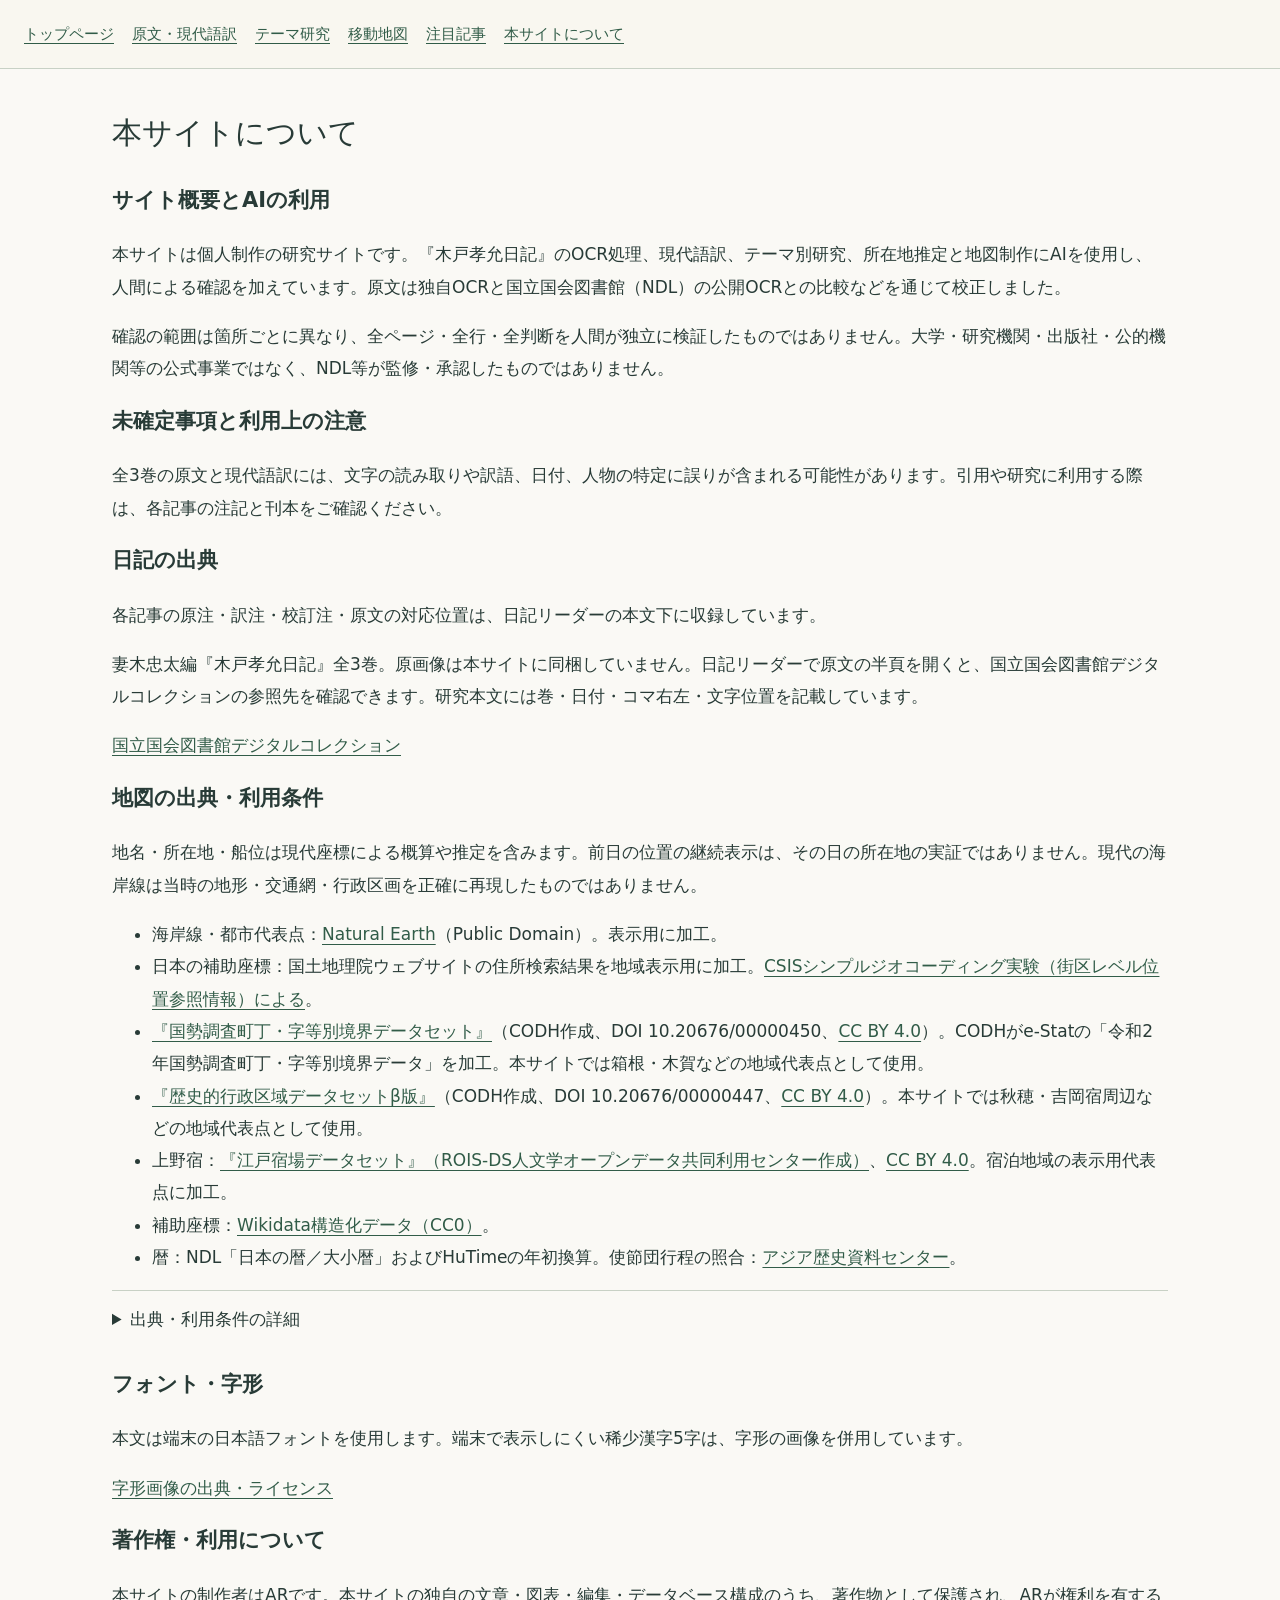
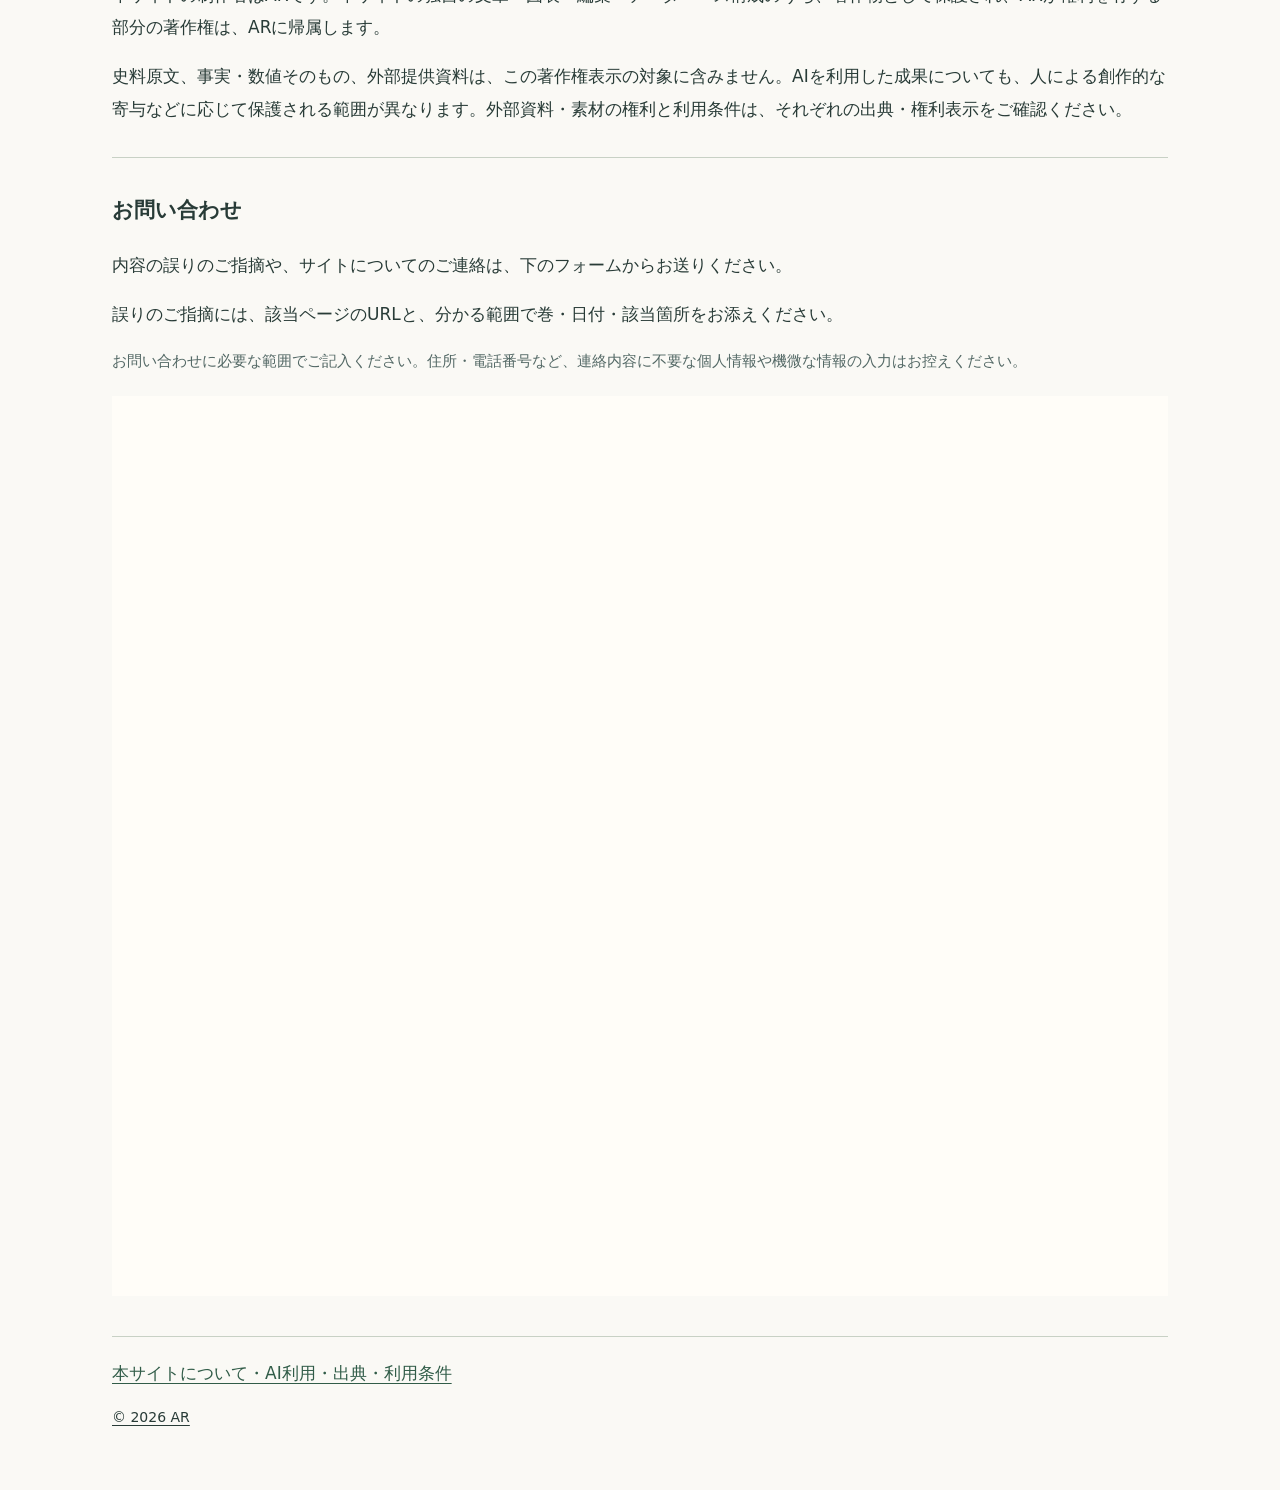
==== commit 5d8f0b2c: "Add files via upload" ====
--- a/about.html
+++ b/about.html
@@ -1 +1 @@
-<!doctype html><html lang="ja"><head><meta charset="utf-8"><meta name="viewport" content="width=device-width,initial-scale=1"><title>本サイトについて｜木戸孝允日記</title><link rel="icon" href="assets/favicon.svg"><link rel="stylesheet" href="assets/public.css"><script src="assets/annotation-display.js" defer></script></head><body class="public-page"><nav class="public-nav" aria-label="サイト全体"><a href="index.html">トップページ</a><a href="reader.html">原文・現代語訳</a><a href="reports.html">テーマ研究</a><a href="r20.html">移動地図</a><a href="highlights.html">注目記事</a><a href="about.html">本サイトについて</a></nav><main class="public-main"><h1>本サイトについて</h1><section id="site-purpose"><h2>サイト概要とAIの利用</h2><p>本サイトは個人制作の研究サイトです。『木戸孝允日記』のOCR処理、現代語訳、テーマ別研究、所在地推定と地図制作にAIを使用し、人間による確認を加えています。原文は独自OCRと国立国会図書館（NDL）の公開OCRとの比較などを通じて校正しました。</p><p>確認の範囲は箇所ごとに異なり、全ページ・全行・全判断を人間が独立に検証したものではありません。大学・研究機関・出版社・公的機関等の公式事業ではなく、NDL等が監修・承認したものではありません。</p></section><section id="disclaimer"><h2>未確定事項と利用上の注意</h2><p>全3巻の原文と現代語訳には、文字の読み取りや訳語、日付、人物の特定に誤りが含まれる可能性があります。引用や研究に利用する際は、各記事の注記と刊本をご確認ください。</p></section><section id="sources"><h2>日記の出典</h2><p>各記事の原注・訳注・校訂注・原文の対応位置は、日記リーダーの本文下に収録しています。</p><p>妻木忠太編『木戸孝允日記』全3巻。原画像は本サイトに同梱していません。日記リーダーで原文の半頁を開くと、国立国会図書館デジタルコレクションの参照先を確認できます。研究本文には巻・日付・コマ右左・文字位置を記載しています。</p><p><a href="https://dl.ndl.go.jp/">国立国会図書館デジタルコレクション</a></p></section><section id="map-sources"><h2>地図の出典・利用条件</h2><p>地名・所在地・船位は現代座標による概算や推定を含みます。前日の位置の継続表示は、その日の所在地の実証ではありません。現代の海岸線は当時の地形・交通網・行政区画を正確に再現したものではありません。</p><ul><li>海岸線・都市代表点：<a href="https://www.naturalearthdata.com/about/terms-of-use/">Natural Earth</a>（Public Domain）。表示用に加工。</li><li>日本の補助座標：国土地理院ウェブサイトの住所検索結果を地域表示用に加工。<a href="https://geocode.csis.u-tokyo.ac.jp/">CSISシンプルジオコーディング実験（街区レベル位置参照情報）による</a>。</li><li>上野宿：<a href="https://geoshape.ex.nii.ac.jp/edo/post/R503/">『江戸宿場データセット』（ROIS-DS人文学オープンデータ共同利用センター作成）</a>、<a href="https://creativecommons.org/licenses/by/4.0/">CC BY 4.0</a>。宿泊地域の表示用代表点に加工。</li><li>補助座標：<a href="https://www.wikidata.org/wiki/Wikidata:Licensing">Wikidata構造化データ（CC0）</a>。</li><li>暦：NDL「日本の暦／大小暦」およびHuTimeの年初換算。使節団行程の照合：<a href="https://www.jacar.go.jp/exhibition/iwakura/history/">アジア歴史資料センター</a>。</li></ul><details><summary>出典・利用条件の詳細</summary><p><a href="r20/MAP_SOURCES_AND_TERMS.txt">地図・座標・暦・歴史地名の典拠と条件</a> · <a href="r20/PUBLICATION_CREDIT_TEXT_R08.txt">地図の帰属表示全文</a></p><p>各資料の利用条件と研究上の留保は、上記リンク先に記載しています。外部資料は各提供元の成果です。</p></details></section><section><h2>フォント・字形</h2><p>本文は端末の日本語フォントを使用します。端末で表示しにくい稀少漢字5字は、字形の画像を併用しています。</p><p><a href="assets/FONT_LICENSES.txt">字形画像の出典・ライセンス</a></p></section><section id="copyright"><h2>著作権・利用について</h2><p>本サイトの制作者はARです。本サイトの独自の文章・図表・編集・データベース構成のうち、著作物として保護され、ARが権利を有する部分の著作権は、ARに帰属します。</p><p>史料原文、事実・数値そのもの、外部提供資料は、この著作権表示の対象に含みません。AIを利用した成果についても、人による創作的な寄与などに応じて保護される範囲が異なります。外部資料・素材の権利と利用条件は、それぞれの出典・権利表示をご確認ください。</p></section><section id="contact" class="public-contact"><h2>お問い合わせ</h2><p>内容の誤りのご指摘や、サイトについてのご連絡は、下のフォームからお送りください。</p><p>誤りのご指摘には、該当ページのURLと、分かる範囲で巻・日付・該当箇所をお添えください。</p><p class="contact-note">お問い合わせに必要な範囲でご記入ください。住所・電話番号など、連絡内容に不要な個人情報や機微な情報の入力はお控えください。</p><iframe class="contact-frame" src="https://tally.so/embed/vXD2Q4?alignLeft=1&amp;hideTitle=1&amp;transparentBackground=1" loading="lazy" title="お問い合わせフォーム（Tally）"></iframe></section><footer class="public-footer"><a href="about.html">本サイトについて・AI利用・出典・利用条件</a><p class="copyright"><a href="about.html#copyright">© 2026 AR</a></p></footer></main></body></html>+<!doctype html><html lang="ja"><head><meta charset="utf-8"><meta name="viewport" content="width=device-width,initial-scale=1"><title>本サイトについて｜木戸孝允日記</title><link rel="icon" href="assets/favicon.svg"><link rel="stylesheet" href="assets/public.css"><script src="assets/annotation-display.js" defer></script></head><body class="public-page"><nav class="public-nav" aria-label="サイト全体"><a href="index.html">トップページ</a><a href="reader.html">原文・現代語訳</a><a href="reports.html">テーマ研究</a><a href="r20.html">移動地図</a><a href="highlights.html">注目記事</a><a href="about.html">本サイトについて</a></nav><main class="public-main"><h1>本サイトについて</h1><section id="site-purpose"><h2>サイト概要とAIの利用</h2><p>本サイトは個人制作の研究サイトです。『木戸孝允日記』のOCR処理、現代語訳、テーマ別研究、所在地推定と地図制作にAIを使用し、人間による確認を加えています。原文は独自OCRと国立国会図書館（NDL）の公開OCRとの比較などを通じて校正しました。</p><p>確認の範囲は箇所ごとに異なり、全ページ・全行・全判断を人間が独立に検証したものではありません。大学・研究機関・出版社・公的機関等の公式事業ではなく、NDL等が監修・承認したものではありません。</p></section><section id="disclaimer"><h2>未確定事項と利用上の注意</h2><p>全3巻の原文と現代語訳には、文字の読み取りや訳語、日付、人物の特定に誤りが含まれる可能性があります。引用や研究に利用する際は、各記事の注記と刊本をご確認ください。</p></section><section id="sources"><h2>日記の出典</h2><p>各記事の原注・訳注・校訂注・原文の対応位置は、日記リーダーの本文下に収録しています。</p><p>妻木忠太編『木戸孝允日記』全3巻。原画像は本サイトに同梱していません。日記リーダーで原文の半頁を開くと、国立国会図書館デジタルコレクションの参照先を確認できます。研究本文には巻・日付・コマ右左・文字位置を記載しています。</p><p><a href="https://dl.ndl.go.jp/">国立国会図書館デジタルコレクション</a></p></section><section id="map-sources"><h2>地図の出典・利用条件</h2><p>地名・所在地・船位は現代座標による概算や推定を含みます。前日の位置の継続表示は、その日の所在地の実証ではありません。現代の海岸線は当時の地形・交通網・行政区画を正確に再現したものではありません。</p><ul><li>海岸線・都市代表点：<a href="https://www.naturalearthdata.com/about/terms-of-use/">Natural Earth</a>（Public Domain）。表示用に加工。</li><li>日本の補助座標：国土地理院ウェブサイトの住所検索結果を地域表示用に加工。<a href="https://geocode.csis.u-tokyo.ac.jp/">CSISシンプルジオコーディング実験（街区レベル位置参照情報）による</a>。</li><li><a href="https://geoshape.ex.nii.ac.jp/ka/">『国勢調査町丁・字等別境界データセット』</a>（CODH作成、DOI 10.20676/00000450、<a href="https://creativecommons.org/licenses/by/4.0/">CC BY 4.0</a>）。CODHがe-Statの「令和2年国勢調査町丁・字等別境界データ」を加工。本サイトでは箱根・木賀などの地域代表点として使用。</li><li><a href="https://geoshape.ex.nii.ac.jp/city/">『歴史的行政区域データセットβ版』</a>（CODH作成、DOI 10.20676/00000447、<a href="https://creativecommons.org/licenses/by/4.0/">CC BY 4.0</a>）。本サイトでは秋穂・吉岡宿周辺などの地域代表点として使用。</li><li>上野宿：<a href="https://geoshape.ex.nii.ac.jp/edo/post/R503/">『江戸宿場データセット』（ROIS-DS人文学オープンデータ共同利用センター作成）</a>、<a href="https://creativecommons.org/licenses/by/4.0/">CC BY 4.0</a>。宿泊地域の表示用代表点に加工。</li><li>補助座標：<a href="https://www.wikidata.org/wiki/Wikidata:Licensing">Wikidata構造化データ（CC0）</a>。</li><li>暦：NDL「日本の暦／大小暦」およびHuTimeの年初換算。使節団行程の照合：<a href="https://www.jacar.go.jp/exhibition/iwakura/history/">アジア歴史資料センター</a>。</li></ul><details><summary>出典・利用条件の詳細</summary><p><a href="r20/MAP_SOURCES_AND_TERMS.txt">地図・座標・暦・歴史地名の典拠と条件</a> · <a href="r20/PUBLICATION_CREDIT_TEXT_R08.txt">地図の帰属表示全文</a></p><p>各資料の利用条件と研究上の留保は、上記リンク先に記載しています。外部資料は各提供元の成果です。</p></details></section><section><h2>フォント・字形</h2><p>本文は端末の日本語フォントを使用します。端末で表示しにくい稀少漢字5字は、字形の画像を併用しています。</p><p><a href="assets/FONT_LICENSES.txt">字形画像の出典・ライセンス</a></p></section><section id="copyright"><h2>著作権・利用について</h2><p>本サイトの制作者はARです。本サイトの独自の文章・図表・編集・データベース構成のうち、著作物として保護され、ARが権利を有する部分の著作権は、ARに帰属します。</p><p>史料原文、事実・数値そのもの、外部提供資料は、この著作権表示の対象に含みません。AIを利用した成果についても、人による創作的な寄与などに応じて保護される範囲が異なります。外部資料・素材の権利と利用条件は、それぞれの出典・権利表示をご確認ください。</p></section><section id="contact" class="public-contact"><h2>お問い合わせ</h2><p>内容の誤りのご指摘や、サイトについてのご連絡は、下のフォームからお送りください。</p><p>誤りのご指摘には、該当ページのURLと、分かる範囲で巻・日付・該当箇所をお添えください。</p><p class="contact-note">お問い合わせに必要な範囲でご記入ください。住所・電話番号など、連絡内容に不要な個人情報や機微な情報の入力はお控えください。</p><iframe class="contact-frame" src="https://tally.so/embed/vXD2Q4?alignLeft=1&amp;hideTitle=1&amp;transparentBackground=1" loading="lazy" title="お問い合わせフォーム（Tally）"></iframe></section><footer class="public-footer"><a href="about.html">本サイトについて・AI利用・出典・利用条件</a><p class="copyright"><a href="about.html#copyright">© 2026 AR</a></p></footer></main></body></html>
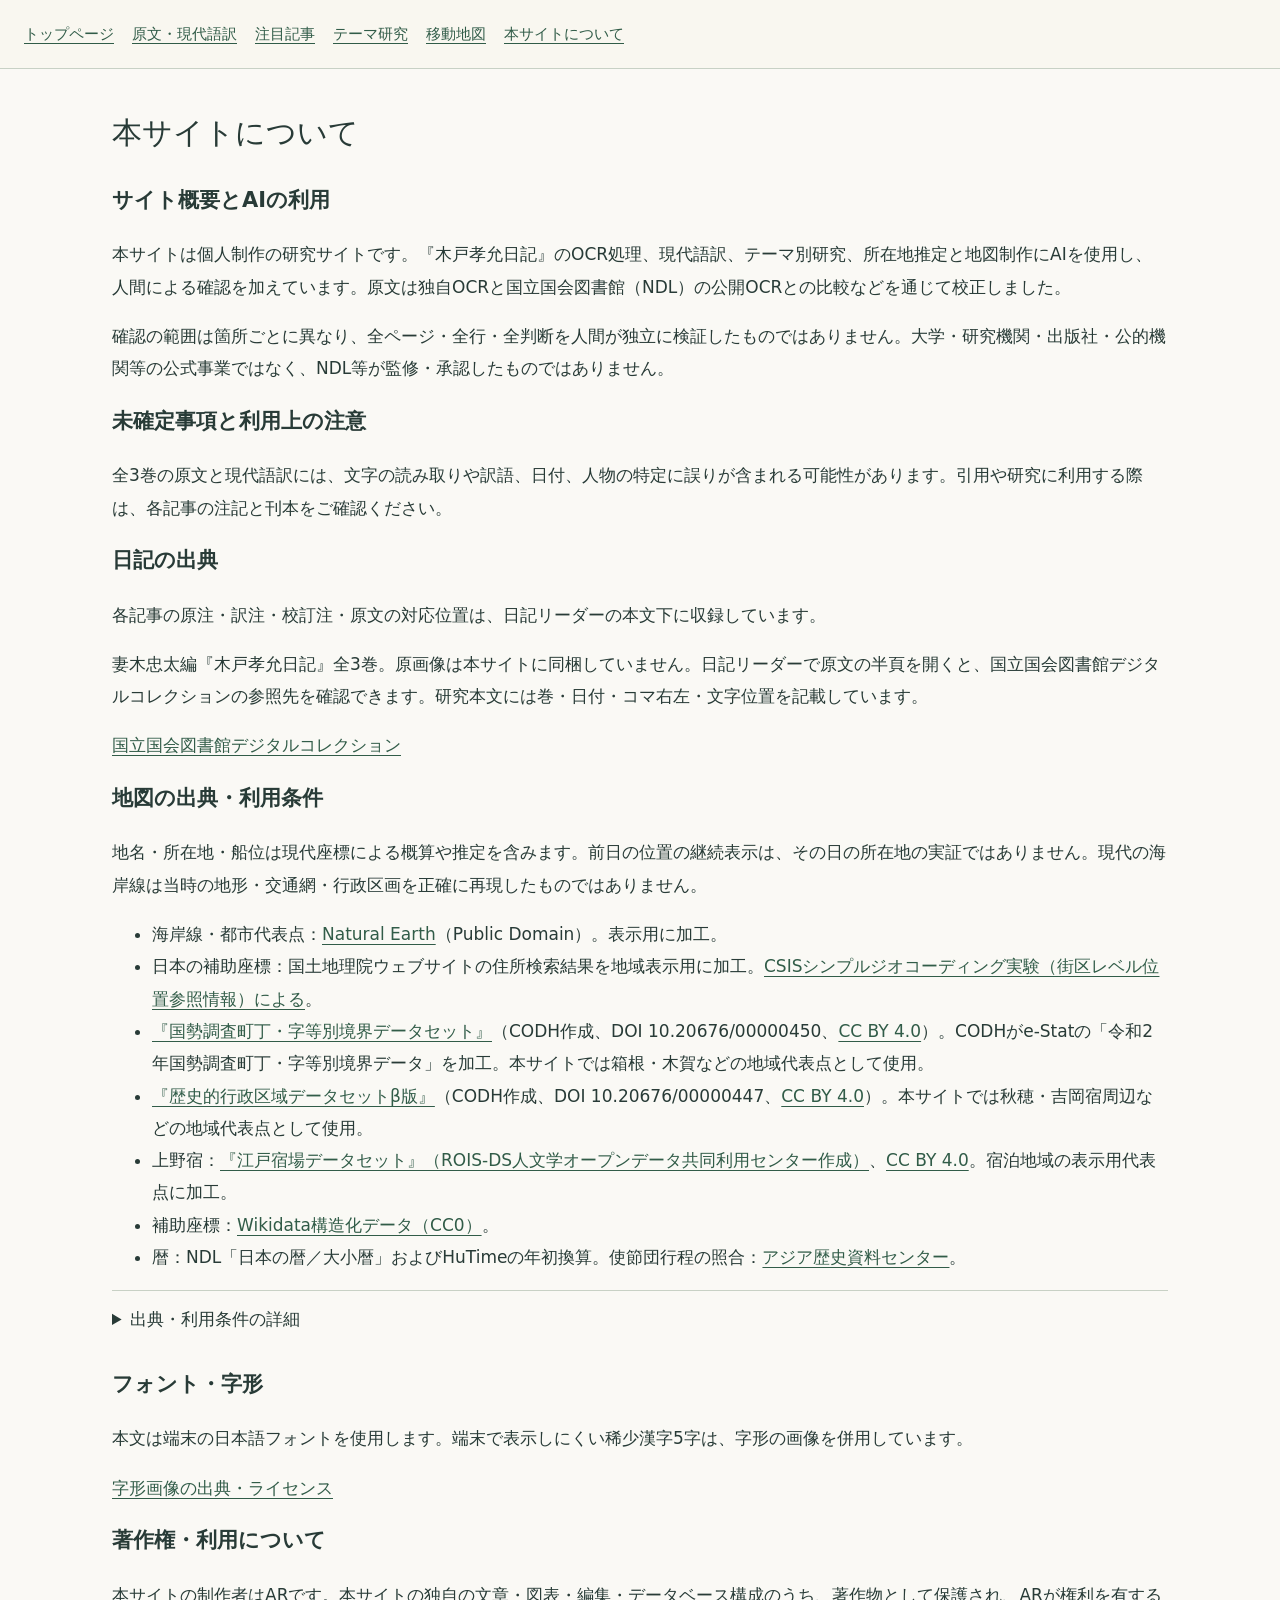
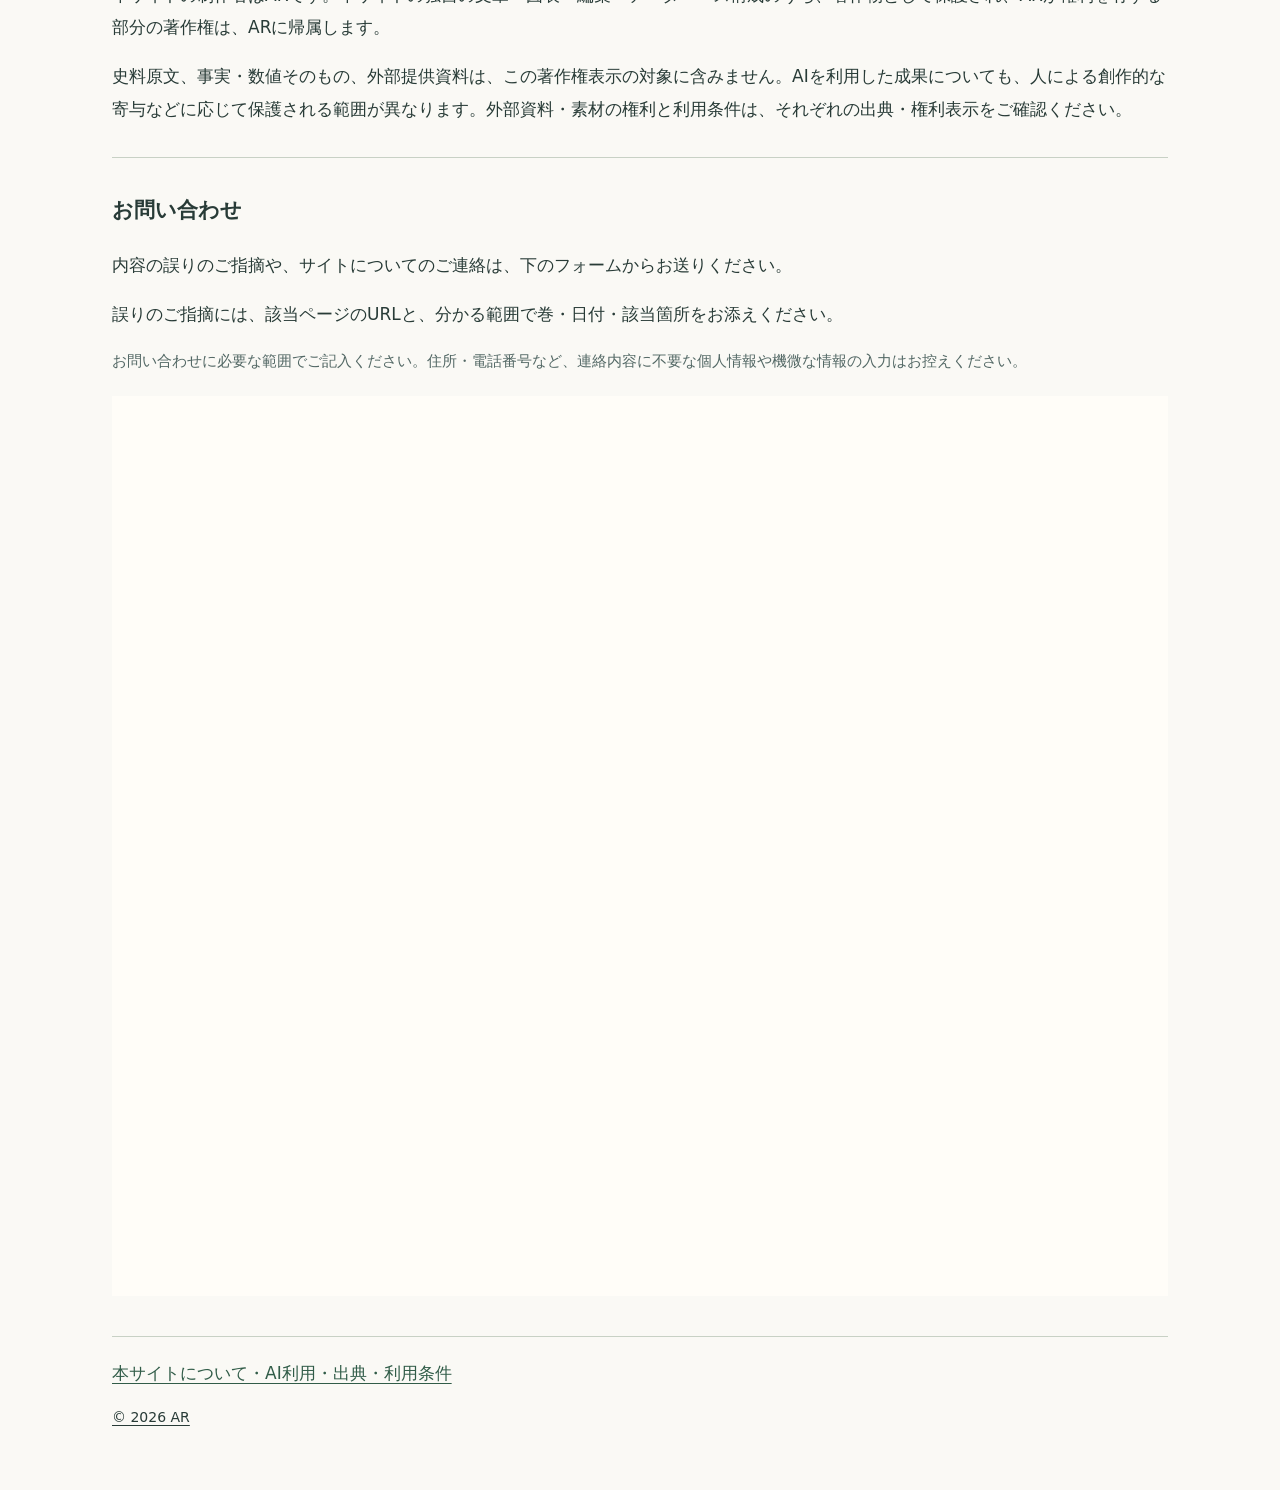
==== commit dc0ed9a5: "Add files via upload" ====
--- a/about.html
+++ b/about.html
@@ -1 +1 @@
-<!doctype html><html lang="ja"><head><meta charset="utf-8"><meta name="viewport" content="width=device-width,initial-scale=1"><title>本サイトについて｜木戸孝允日記</title><link rel="icon" href="assets/favicon.svg"><link rel="stylesheet" href="assets/public.css"><script src="assets/annotation-display.js" defer></script></head><body class="public-page"><nav class="public-nav" aria-label="サイト全体"><a href="index.html">トップページ</a><a href="reader.html">原文・現代語訳</a><a href="reports.html">テーマ研究</a><a href="r20.html">移動地図</a><a href="highlights.html">注目記事</a><a href="about.html">本サイトについて</a></nav><main class="public-main"><h1>本サイトについて</h1><section id="site-purpose"><h2>サイト概要とAIの利用</h2><p>本サイトは個人制作の研究サイトです。『木戸孝允日記』のOCR処理、現代語訳、テーマ別研究、所在地推定と地図制作にAIを使用し、人間による確認を加えています。原文は独自OCRと国立国会図書館（NDL）の公開OCRとの比較などを通じて校正しました。</p><p>確認の範囲は箇所ごとに異なり、全ページ・全行・全判断を人間が独立に検証したものではありません。大学・研究機関・出版社・公的機関等の公式事業ではなく、NDL等が監修・承認したものではありません。</p></section><section id="disclaimer"><h2>未確定事項と利用上の注意</h2><p>全3巻の原文と現代語訳には、文字の読み取りや訳語、日付、人物の特定に誤りが含まれる可能性があります。引用や研究に利用する際は、各記事の注記と刊本をご確認ください。</p></section><section id="sources"><h2>日記の出典</h2><p>各記事の原注・訳注・校訂注・原文の対応位置は、日記リーダーの本文下に収録しています。</p><p>妻木忠太編『木戸孝允日記』全3巻。原画像は本サイトに同梱していません。日記リーダーで原文の半頁を開くと、国立国会図書館デジタルコレクションの参照先を確認できます。研究本文には巻・日付・コマ右左・文字位置を記載しています。</p><p><a href="https://dl.ndl.go.jp/">国立国会図書館デジタルコレクション</a></p></section><section id="map-sources"><h2>地図の出典・利用条件</h2><p>地名・所在地・船位は現代座標による概算や推定を含みます。前日の位置の継続表示は、その日の所在地の実証ではありません。現代の海岸線は当時の地形・交通網・行政区画を正確に再現したものではありません。</p><ul><li>海岸線・都市代表点：<a href="https://www.naturalearthdata.com/about/terms-of-use/">Natural Earth</a>（Public Domain）。表示用に加工。</li><li>日本の補助座標：国土地理院ウェブサイトの住所検索結果を地域表示用に加工。<a href="https://geocode.csis.u-tokyo.ac.jp/">CSISシンプルジオコーディング実験（街区レベル位置参照情報）による</a>。</li><li><a href="https://geoshape.ex.nii.ac.jp/ka/">『国勢調査町丁・字等別境界データセット』</a>（CODH作成、DOI 10.20676/00000450、<a href="https://creativecommons.org/licenses/by/4.0/">CC BY 4.0</a>）。CODHがe-Statの「令和2年国勢調査町丁・字等別境界データ」を加工。本サイトでは箱根・木賀などの地域代表点として使用。</li><li><a href="https://geoshape.ex.nii.ac.jp/city/">『歴史的行政区域データセットβ版』</a>（CODH作成、DOI 10.20676/00000447、<a href="https://creativecommons.org/licenses/by/4.0/">CC BY 4.0</a>）。本サイトでは秋穂・吉岡宿周辺などの地域代表点として使用。</li><li>上野宿：<a href="https://geoshape.ex.nii.ac.jp/edo/post/R503/">『江戸宿場データセット』（ROIS-DS人文学オープンデータ共同利用センター作成）</a>、<a href="https://creativecommons.org/licenses/by/4.0/">CC BY 4.0</a>。宿泊地域の表示用代表点に加工。</li><li>補助座標：<a href="https://www.wikidata.org/wiki/Wikidata:Licensing">Wikidata構造化データ（CC0）</a>。</li><li>暦：NDL「日本の暦／大小暦」およびHuTimeの年初換算。使節団行程の照合：<a href="https://www.jacar.go.jp/exhibition/iwakura/history/">アジア歴史資料センター</a>。</li></ul><details><summary>出典・利用条件の詳細</summary><p><a href="r20/MAP_SOURCES_AND_TERMS.txt">地図・座標・暦・歴史地名の典拠と条件</a> · <a href="r20/PUBLICATION_CREDIT_TEXT_R08.txt">地図の帰属表示全文</a></p><p>各資料の利用条件と研究上の留保は、上記リンク先に記載しています。外部資料は各提供元の成果です。</p></details></section><section><h2>フォント・字形</h2><p>本文は端末の日本語フォントを使用します。端末で表示しにくい稀少漢字5字は、字形の画像を併用しています。</p><p><a href="assets/FONT_LICENSES.txt">字形画像の出典・ライセンス</a></p></section><section id="copyright"><h2>著作権・利用について</h2><p>本サイトの制作者はARです。本サイトの独自の文章・図表・編集・データベース構成のうち、著作物として保護され、ARが権利を有する部分の著作権は、ARに帰属します。</p><p>史料原文、事実・数値そのもの、外部提供資料は、この著作権表示の対象に含みません。AIを利用した成果についても、人による創作的な寄与などに応じて保護される範囲が異なります。外部資料・素材の権利と利用条件は、それぞれの出典・権利表示をご確認ください。</p></section><section id="contact" class="public-contact"><h2>お問い合わせ</h2><p>内容の誤りのご指摘や、サイトについてのご連絡は、下のフォームからお送りください。</p><p>誤りのご指摘には、該当ページのURLと、分かる範囲で巻・日付・該当箇所をお添えください。</p><p class="contact-note">お問い合わせに必要な範囲でご記入ください。住所・電話番号など、連絡内容に不要な個人情報や機微な情報の入力はお控えください。</p><iframe class="contact-frame" src="https://tally.so/embed/vXD2Q4?alignLeft=1&amp;hideTitle=1&amp;transparentBackground=1" loading="lazy" title="お問い合わせフォーム（Tally）"></iframe></section><footer class="public-footer"><a href="about.html">本サイトについて・AI利用・出典・利用条件</a><p class="copyright"><a href="about.html#copyright">© 2026 AR</a></p></footer></main></body></html>+<!doctype html><html lang="ja"><head><meta charset="utf-8"><meta name="viewport" content="width=device-width,initial-scale=1"><title>本サイトについて｜木戸孝允日記</title><link rel="icon" href="assets/favicon.svg"><link rel="stylesheet" href="assets/public.css"><script src="assets/annotation-display.js" defer></script></head><body class="public-page"><nav class="public-nav" aria-label="サイト全体"><a href="index.html">トップページ</a><a href="reader.html">原文・現代語訳</a><a href="highlights.html">注目記事</a><a href="reports.html">テーマ研究</a><a href="r20.html">移動地図</a><a href="about.html">本サイトについて</a></nav><main class="public-main"><h1>本サイトについて</h1><section id="site-purpose"><h2>サイト概要とAIの利用</h2><p>本サイトは個人制作の研究サイトです。『木戸孝允日記』のOCR処理、現代語訳、テーマ別研究、所在地推定と地図制作にAIを使用し、人間による確認を加えています。原文は独自OCRと国立国会図書館（NDL）の公開OCRとの比較などを通じて校正しました。</p><p>確認の範囲は箇所ごとに異なり、全ページ・全行・全判断を人間が独立に検証したものではありません。大学・研究機関・出版社・公的機関等の公式事業ではなく、NDL等が監修・承認したものではありません。</p></section><section id="disclaimer"><h2>未確定事項と利用上の注意</h2><p>全3巻の原文と現代語訳には、文字の読み取りや訳語、日付、人物の特定に誤りが含まれる可能性があります。引用や研究に利用する際は、各記事の注記と刊本をご確認ください。</p></section><section id="sources"><h2>日記の出典</h2><p>各記事の原注・訳注・校訂注・原文の対応位置は、日記リーダーの本文下に収録しています。</p><p>妻木忠太編『木戸孝允日記』全3巻。原画像は本サイトに同梱していません。日記リーダーで原文の半頁を開くと、国立国会図書館デジタルコレクションの参照先を確認できます。研究本文には巻・日付・コマ右左・文字位置を記載しています。</p><p><a href="https://dl.ndl.go.jp/">国立国会図書館デジタルコレクション</a></p></section><section id="map-sources"><h2>地図の出典・利用条件</h2><p>地名・所在地・船位は現代座標による概算や推定を含みます。前日の位置の継続表示は、その日の所在地の実証ではありません。現代の海岸線は当時の地形・交通網・行政区画を正確に再現したものではありません。</p><ul><li>海岸線・都市代表点：<a href="https://www.naturalearthdata.com/about/terms-of-use/">Natural Earth</a>（Public Domain）。表示用に加工。</li><li>日本の補助座標：国土地理院ウェブサイトの住所検索結果を地域表示用に加工。<a href="https://geocode.csis.u-tokyo.ac.jp/">CSISシンプルジオコーディング実験（街区レベル位置参照情報）による</a>。</li><li><a href="https://geoshape.ex.nii.ac.jp/ka/">『国勢調査町丁・字等別境界データセット』</a>（CODH作成、DOI 10.20676/00000450、<a href="https://creativecommons.org/licenses/by/4.0/">CC BY 4.0</a>）。CODHがe-Statの「令和2年国勢調査町丁・字等別境界データ」を加工。本サイトでは箱根・木賀などの地域代表点として使用。</li><li><a href="https://geoshape.ex.nii.ac.jp/city/">『歴史的行政区域データセットβ版』</a>（CODH作成、DOI 10.20676/00000447、<a href="https://creativecommons.org/licenses/by/4.0/">CC BY 4.0</a>）。本サイトでは秋穂・吉岡宿周辺などの地域代表点として使用。</li><li>上野宿：<a href="https://geoshape.ex.nii.ac.jp/edo/post/R503/">『江戸宿場データセット』（ROIS-DS人文学オープンデータ共同利用センター作成）</a>、<a href="https://creativecommons.org/licenses/by/4.0/">CC BY 4.0</a>。宿泊地域の表示用代表点に加工。</li><li>補助座標：<a href="https://www.wikidata.org/wiki/Wikidata:Licensing">Wikidata構造化データ（CC0）</a>。</li><li>暦：NDL「日本の暦／大小暦」およびHuTimeの年初換算。使節団行程の照合：<a href="https://www.jacar.go.jp/exhibition/iwakura/history/">アジア歴史資料センター</a>。</li></ul><details><summary>出典・利用条件の詳細</summary><p><a href="r20/MAP_SOURCES_AND_TERMS.txt">地図・座標・暦・歴史地名の典拠と条件</a> · <a href="r20/PUBLICATION_CREDIT_TEXT_R08.txt">地図の帰属表示全文</a></p><p>各資料の利用条件と研究上の留保は、上記リンク先に記載しています。外部資料は各提供元の成果です。</p></details></section><section><h2>フォント・字形</h2><p>本文は端末の日本語フォントを使用します。端末で表示しにくい稀少漢字5字は、字形の画像を併用しています。</p><p><a href="assets/FONT_LICENSES.txt">字形画像の出典・ライセンス</a></p></section><section id="copyright"><h2>著作権・利用について</h2><p>本サイトの制作者はARです。本サイトの独自の文章・図表・編集・データベース構成のうち、著作物として保護され、ARが権利を有する部分の著作権は、ARに帰属します。</p><p>史料原文、事実・数値そのもの、外部提供資料は、この著作権表示の対象に含みません。AIを利用した成果についても、人による創作的な寄与などに応じて保護される範囲が異なります。外部資料・素材の権利と利用条件は、それぞれの出典・権利表示をご確認ください。</p></section><section id="contact" class="public-contact"><h2>お問い合わせ</h2><p>内容の誤りのご指摘や、サイトについてのご連絡は、下のフォームからお送りください。</p><p>誤りのご指摘には、該当ページのURLと、分かる範囲で巻・日付・該当箇所をお添えください。</p><p class="contact-note">お問い合わせに必要な範囲でご記入ください。住所・電話番号など、連絡内容に不要な個人情報や機微な情報の入力はお控えください。</p><iframe class="contact-frame" src="https://tally.so/embed/vXD2Q4?alignLeft=1&amp;hideTitle=1&amp;transparentBackground=1" loading="lazy" title="お問い合わせフォーム（Tally）"></iframe></section><footer class="public-footer"><a href="about.html">本サイトについて・AI利用・出典・利用条件</a><p class="copyright"><a href="about.html#copyright">© 2026 AR</a></p></footer></main></body></html>
--- a/assets/public.css
+++ b/assets/public.css
@@ -3,7 +3,7 @@
 --jp-sans:"Yu Gothic","Hiragino Kaku Gothic ProN","Noto Sans CJK JP","Meiryo",system-ui,sans-serif;}
 .public-research{font-family:var(--jp-sans)}.public-research h1,.public-research blockquote{font-family:var(--jp-serif)}
 .public-nav{display:flex;flex-wrap:wrap;gap:4px 18px;padding:12px 24px;background:#f9f7f0;color:#284c3c;border-bottom:1px solid #c8d1c5;font:14px/1.6 var(--jp-sans);position:relative;z-index:4}
-.public-nav a{display:inline-flex;align-items:center;min-height:40px;color:#284c3c;text-decoration:underline;text-underline-offset:4px;overflow-wrap:anywhere}
+body > .public-nav a{display:inline-flex;align-items:center;min-height:44px;padding:0;color:#315c48;text-decoration:underline;text-underline-offset:4px;overflow-wrap:anywhere}
 .public-nav a:focus-visible{outline:3px solid #8b6238;outline-offset:2px}
 .public-doc-links{display:flex;flex-wrap:wrap;gap:20px;padding:12px 24px;background:#eef1e9;font:14px/1.6 var(--jp-sans)}
 .public-doc-links a{color:#284c3c}.public-page{margin:0;background:#f3f0e8;color:#283b37;font:16px/1.9 var(--jp-sans)}
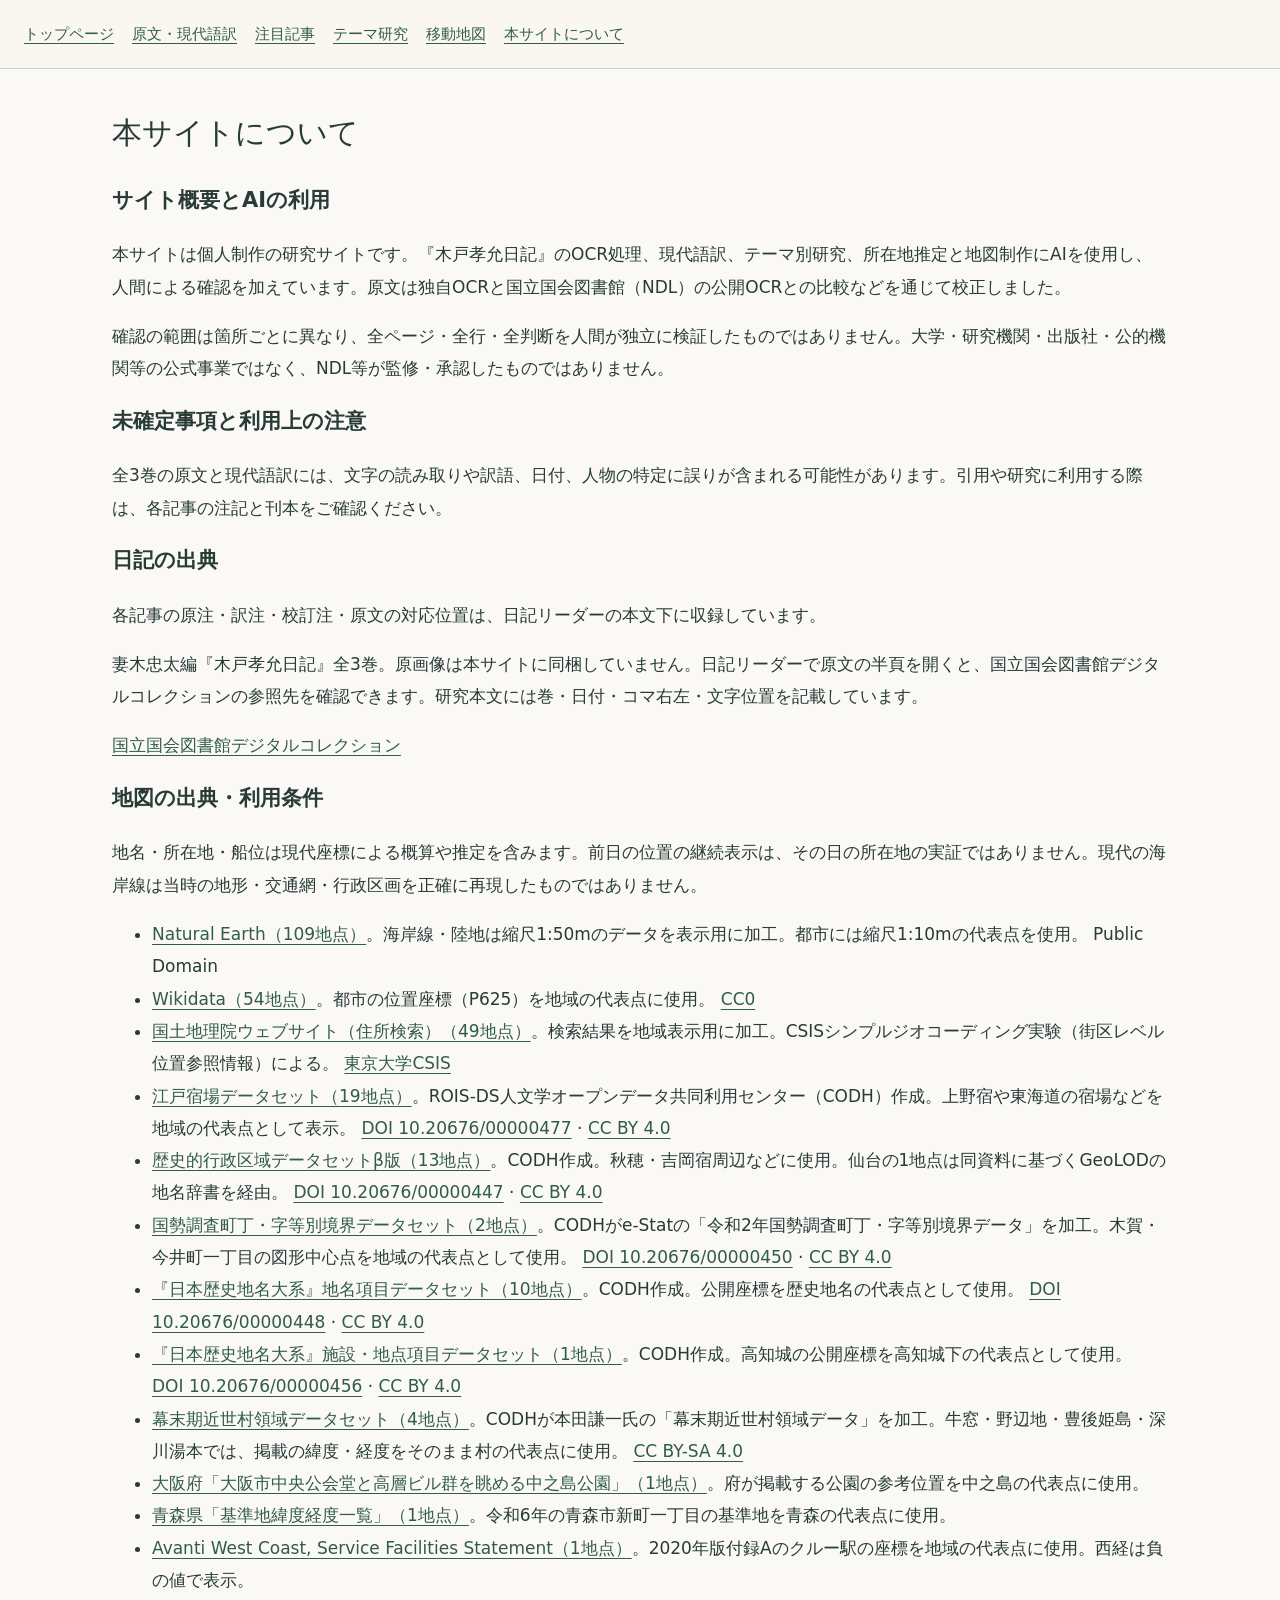
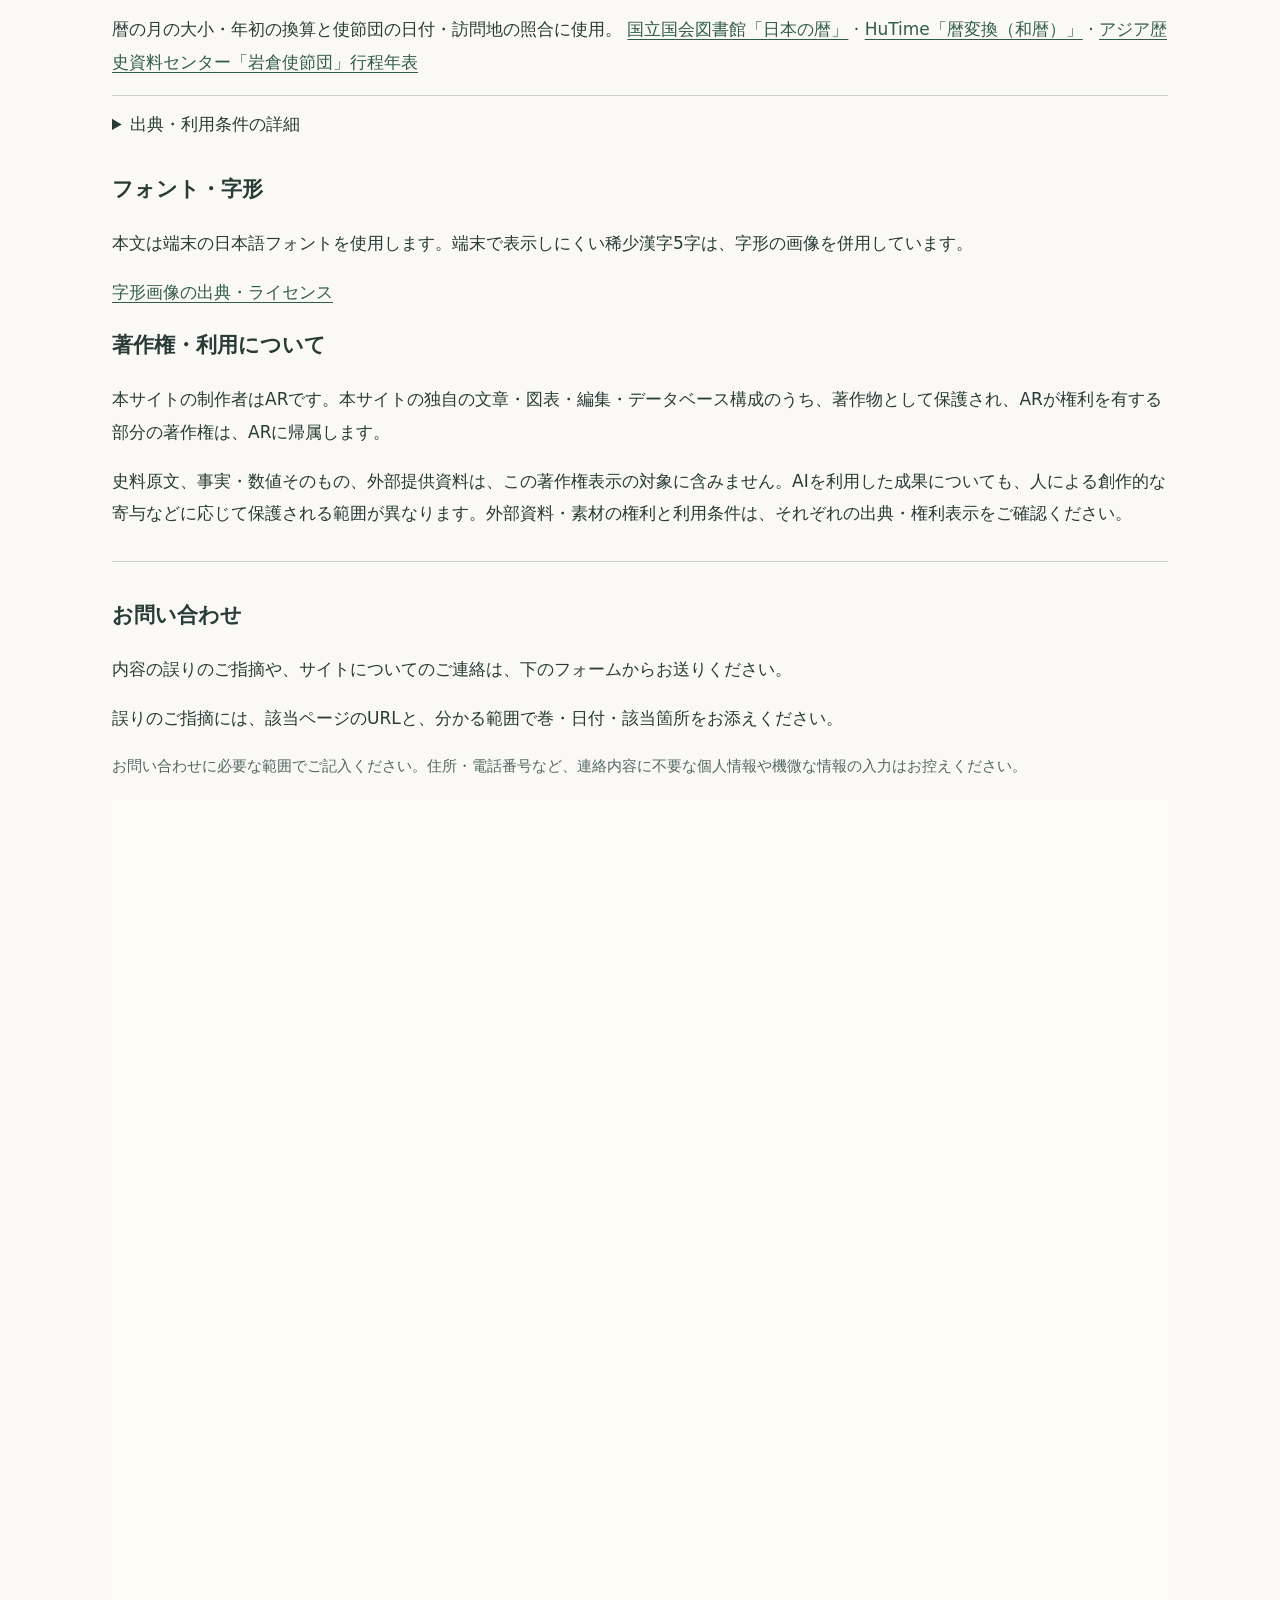
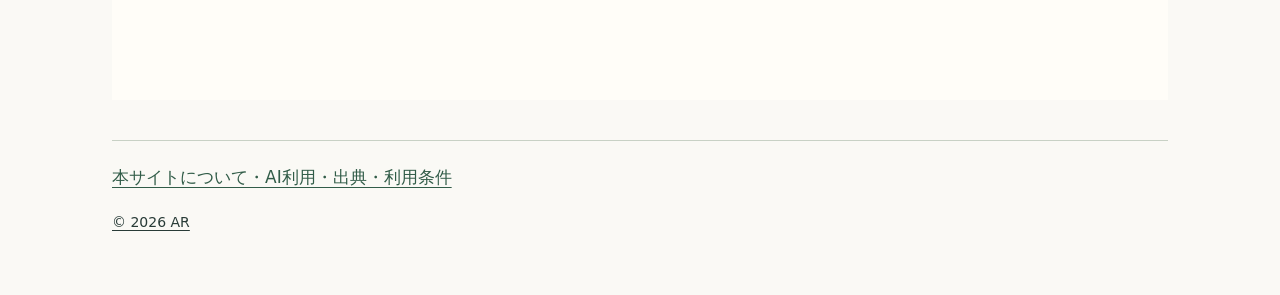
==== commit d06bca55: "Add files via upload" ====
--- a/about.html
+++ b/about.html
@@ -1 +1 @@
-<!doctype html><html lang="ja"><head><meta charset="utf-8"><meta name="viewport" content="width=device-width,initial-scale=1"><title>本サイトについて｜木戸孝允日記</title><link rel="icon" href="assets/favicon.svg"><link rel="stylesheet" href="assets/public.css"><script src="assets/annotation-display.js" defer></script></head><body class="public-page"><nav class="public-nav" aria-label="サイト全体"><a href="index.html">トップページ</a><a href="reader.html">原文・現代語訳</a><a href="highlights.html">注目記事</a><a href="reports.html">テーマ研究</a><a href="r20.html">移動地図</a><a href="about.html">本サイトについて</a></nav><main class="public-main"><h1>本サイトについて</h1><section id="site-purpose"><h2>サイト概要とAIの利用</h2><p>本サイトは個人制作の研究サイトです。『木戸孝允日記』のOCR処理、現代語訳、テーマ別研究、所在地推定と地図制作にAIを使用し、人間による確認を加えています。原文は独自OCRと国立国会図書館（NDL）の公開OCRとの比較などを通じて校正しました。</p><p>確認の範囲は箇所ごとに異なり、全ページ・全行・全判断を人間が独立に検証したものではありません。大学・研究機関・出版社・公的機関等の公式事業ではなく、NDL等が監修・承認したものではありません。</p></section><section id="disclaimer"><h2>未確定事項と利用上の注意</h2><p>全3巻の原文と現代語訳には、文字の読み取りや訳語、日付、人物の特定に誤りが含まれる可能性があります。引用や研究に利用する際は、各記事の注記と刊本をご確認ください。</p></section><section id="sources"><h2>日記の出典</h2><p>各記事の原注・訳注・校訂注・原文の対応位置は、日記リーダーの本文下に収録しています。</p><p>妻木忠太編『木戸孝允日記』全3巻。原画像は本サイトに同梱していません。日記リーダーで原文の半頁を開くと、国立国会図書館デジタルコレクションの参照先を確認できます。研究本文には巻・日付・コマ右左・文字位置を記載しています。</p><p><a href="https://dl.ndl.go.jp/">国立国会図書館デジタルコレクション</a></p></section><section id="map-sources"><h2>地図の出典・利用条件</h2><p>地名・所在地・船位は現代座標による概算や推定を含みます。前日の位置の継続表示は、その日の所在地の実証ではありません。現代の海岸線は当時の地形・交通網・行政区画を正確に再現したものではありません。</p><ul><li>海岸線・都市代表点：<a href="https://www.naturalearthdata.com/about/terms-of-use/">Natural Earth</a>（Public Domain）。表示用に加工。</li><li>日本の補助座標：国土地理院ウェブサイトの住所検索結果を地域表示用に加工。<a href="https://geocode.csis.u-tokyo.ac.jp/">CSISシンプルジオコーディング実験（街区レベル位置参照情報）による</a>。</li><li><a href="https://geoshape.ex.nii.ac.jp/ka/">『国勢調査町丁・字等別境界データセット』</a>（CODH作成、DOI 10.20676/00000450、<a href="https://creativecommons.org/licenses/by/4.0/">CC BY 4.0</a>）。CODHがe-Statの「令和2年国勢調査町丁・字等別境界データ」を加工。本サイトでは箱根・木賀などの地域代表点として使用。</li><li><a href="https://geoshape.ex.nii.ac.jp/city/">『歴史的行政区域データセットβ版』</a>（CODH作成、DOI 10.20676/00000447、<a href="https://creativecommons.org/licenses/by/4.0/">CC BY 4.0</a>）。本サイトでは秋穂・吉岡宿周辺などの地域代表点として使用。</li><li>上野宿：<a href="https://geoshape.ex.nii.ac.jp/edo/post/R503/">『江戸宿場データセット』（ROIS-DS人文学オープンデータ共同利用センター作成）</a>、<a href="https://creativecommons.org/licenses/by/4.0/">CC BY 4.0</a>。宿泊地域の表示用代表点に加工。</li><li>補助座標：<a href="https://www.wikidata.org/wiki/Wikidata:Licensing">Wikidata構造化データ（CC0）</a>。</li><li>暦：NDL「日本の暦／大小暦」およびHuTimeの年初換算。使節団行程の照合：<a href="https://www.jacar.go.jp/exhibition/iwakura/history/">アジア歴史資料センター</a>。</li></ul><details><summary>出典・利用条件の詳細</summary><p><a href="r20/MAP_SOURCES_AND_TERMS.txt">地図・座標・暦・歴史地名の典拠と条件</a> · <a href="r20/PUBLICATION_CREDIT_TEXT_R08.txt">地図の帰属表示全文</a></p><p>各資料の利用条件と研究上の留保は、上記リンク先に記載しています。外部資料は各提供元の成果です。</p></details></section><section><h2>フォント・字形</h2><p>本文は端末の日本語フォントを使用します。端末で表示しにくい稀少漢字5字は、字形の画像を併用しています。</p><p><a href="assets/FONT_LICENSES.txt">字形画像の出典・ライセンス</a></p></section><section id="copyright"><h2>著作権・利用について</h2><p>本サイトの制作者はARです。本サイトの独自の文章・図表・編集・データベース構成のうち、著作物として保護され、ARが権利を有する部分の著作権は、ARに帰属します。</p><p>史料原文、事実・数値そのもの、外部提供資料は、この著作権表示の対象に含みません。AIを利用した成果についても、人による創作的な寄与などに応じて保護される範囲が異なります。外部資料・素材の権利と利用条件は、それぞれの出典・権利表示をご確認ください。</p></section><section id="contact" class="public-contact"><h2>お問い合わせ</h2><p>内容の誤りのご指摘や、サイトについてのご連絡は、下のフォームからお送りください。</p><p>誤りのご指摘には、該当ページのURLと、分かる範囲で巻・日付・該当箇所をお添えください。</p><p class="contact-note">お問い合わせに必要な範囲でご記入ください。住所・電話番号など、連絡内容に不要な個人情報や機微な情報の入力はお控えください。</p><iframe class="contact-frame" src="https://tally.so/embed/vXD2Q4?alignLeft=1&amp;hideTitle=1&amp;transparentBackground=1" loading="lazy" title="お問い合わせフォーム（Tally）"></iframe></section><footer class="public-footer"><a href="about.html">本サイトについて・AI利用・出典・利用条件</a><p class="copyright"><a href="about.html#copyright">© 2026 AR</a></p></footer></main></body></html>+<!doctype html><html lang="ja"><head><meta charset="utf-8"><meta name="viewport" content="width=device-width,initial-scale=1"><title>本サイトについて｜木戸孝允日記</title><link rel="icon" href="assets/favicon.svg"><link rel="stylesheet" href="assets/public.css"><script src="assets/annotation-display.js" defer></script></head><body class="public-page"><nav class="public-nav" aria-label="サイト全体"><a href="index.html">トップページ</a><a href="reader.html">原文・現代語訳</a><a href="highlights.html">注目記事</a><a href="reports.html">テーマ研究</a><a href="r20.html">移動地図</a><a href="about.html">本サイトについて</a></nav><main class="public-main"><h1>本サイトについて</h1><section id="site-purpose"><h2>サイト概要とAIの利用</h2><p>本サイトは個人制作の研究サイトです。『木戸孝允日記』のOCR処理、現代語訳、テーマ別研究、所在地推定と地図制作にAIを使用し、人間による確認を加えています。原文は独自OCRと国立国会図書館（NDL）の公開OCRとの比較などを通じて校正しました。</p><p>確認の範囲は箇所ごとに異なり、全ページ・全行・全判断を人間が独立に検証したものではありません。大学・研究機関・出版社・公的機関等の公式事業ではなく、NDL等が監修・承認したものではありません。</p></section><section id="disclaimer"><h2>未確定事項と利用上の注意</h2><p>全3巻の原文と現代語訳には、文字の読み取りや訳語、日付、人物の特定に誤りが含まれる可能性があります。引用や研究に利用する際は、各記事の注記と刊本をご確認ください。</p></section><section id="sources"><h2>日記の出典</h2><p>各記事の原注・訳注・校訂注・原文の対応位置は、日記リーダーの本文下に収録しています。</p><p>妻木忠太編『木戸孝允日記』全3巻。原画像は本サイトに同梱していません。日記リーダーで原文の半頁を開くと、国立国会図書館デジタルコレクションの参照先を確認できます。研究本文には巻・日付・コマ右左・文字位置を記載しています。</p><p><a href="https://dl.ndl.go.jp/">国立国会図書館デジタルコレクション</a></p></section><section id="map-sources"><h2>地図の出典・利用条件</h2><p>地名・所在地・船位は現代座標による概算や推定を含みます。前日の位置の継続表示は、その日の所在地の実証ではありません。現代の海岸線は当時の地形・交通網・行政区画を正確に再現したものではありません。</p><ul><li><a href="https://www.naturalearthdata.com/about/terms-of-use/">Natural Earth（109地点）</a>。海岸線・陸地は縮尺1:50mのデータを表示用に加工。都市には縮尺1:10mの代表点を使用。 Public Domain</li><li><a href="https://www.wikidata.org/wiki/Wikidata:Licensing">Wikidata（54地点）</a>。都市の位置座標（P625）を地域の代表点に使用。 <a href="https://creativecommons.org/publicdomain/zero/1.0/">CC0</a></li><li><a href="https://www.gsi.go.jp/kikakuchousei/kikakuchousei40182.html">国土地理院ウェブサイト（住所検索）（49地点）</a>。検索結果を地域表示用に加工。CSISシンプルジオコーディング実験（街区レベル位置参照情報）による。 <a href="https://geocode.csis.u-tokyo.ac.jp/">東京大学CSIS</a></li><li><a href="https://geoshape.ex.nii.ac.jp/edo/post/">江戸宿場データセット（19地点）</a>。ROIS-DS人文学オープンデータ共同利用センター（CODH）作成。上野宿や東海道の宿場などを地域の代表点として表示。 <a href="https://doi.org/10.20676/00000477">DOI 10.20676/00000477</a> · <a href="https://creativecommons.org/licenses/by/4.0/">CC BY 4.0</a></li><li><a href="https://geoshape.ex.nii.ac.jp/city/">歴史的行政区域データセットβ版（13地点）</a>。CODH作成。秋穂・吉岡宿周辺などに使用。仙台の1地点は同資料に基づくGeoLODの地名辞書を経由。 <a href="https://doi.org/10.20676/00000447">DOI 10.20676/00000447</a> · <a href="https://creativecommons.org/licenses/by/4.0/">CC BY 4.0</a></li><li><a href="https://geoshape.ex.nii.ac.jp/ka/">国勢調査町丁・字等別境界データセット（2地点）</a>。CODHがe-Statの「令和2年国勢調査町丁・字等別境界データ」を加工。木賀・今井町一丁目の図形中心点を地域の代表点として使用。 <a href="https://doi.org/10.20676/00000450">DOI 10.20676/00000450</a> · <a href="https://creativecommons.org/licenses/by/4.0/">CC BY 4.0</a></li><li><a href="https://geoshape.ex.nii.ac.jp/nrct/">『日本歴史地名大系』地名項目データセット（10地点）</a>。CODH作成。公開座標を歴史地名の代表点として使用。 <a href="https://doi.org/10.20676/00000448">DOI 10.20676/00000448</a> · <a href="https://creativecommons.org/licenses/by/4.0/">CC BY 4.0</a></li><li><a href="https://geoshape.ex.nii.ac.jp/nrct-poi/">『日本歴史地名大系』施設・地点項目データセット（1地点）</a>。CODH作成。高知城の公開座標を高知城下の代表点として使用。 <a href="https://doi.org/10.20676/00000456">DOI 10.20676/00000456</a> · <a href="https://creativecommons.org/licenses/by/4.0/">CC BY 4.0</a></li><li><a href="https://geoshape.ex.nii.ac.jp/av/">幕末期近世村領域データセット（4地点）</a>。CODHが本田謙一氏の「幕末期近世村領域データ」を加工。牛窓・野辺地・豊後姫島・深川湯本では、掲載の緯度・経度をそのまま村の代表点に使用。 <a href="https://creativecommons.org/licenses/by-sa/4.0/">CC BY-SA 4.0</a></li><li><a href="https://www.pref.osaka.lg.jp/o130170/kenshi_kikaku/viewspotosakaproject/viewspot-o-kita3.html">大阪府「大阪市中央公会堂と高層ビル群を眺める中之島公園」（1地点）</a>。府が掲載する公園の参考位置を中之島の代表点に使用。 </li><li><a href="https://www.pref.aomori.lg.jp/soshiki/kendo/kanri/files/R6_chika_ichi.pdf">青森県「基準地緯度経度一覧」（1地点）</a>。令和6年の青森市新町一丁目の基準地を青森の代表点に使用。 </li><li><a href="https://www.networkrail.co.uk/wp-content/uploads/2020/11/Service-Facilities-Statement-First-Trenitalia-West-Coast-Rail-Limited-Avanti-West-Coast.pdf">Avanti West Coast, Service Facilities Statement（1地点）</a>。2020年版付録Aのクルー駅の座標を地域の代表点に使用。西経は負の値で表示。 </li></ul><p>暦の月の大小・年初の換算と使節団の日付・訪問地の照合に使用。 <a href="https://www.ndl.go.jp/koyomi/chapter2/s1.html">国立国会図書館「日本の暦」</a> · <a href="https://www.hutime.jp/basicdata/calendar/calendars/Japanese.html">HuTime「暦変換（和暦）」</a> · <a href="https://www.jacar.go.jp/exhibition/iwakura/history/">アジア歴史資料センター「岩倉使節団」行程年表</a></p><details><summary>出典・利用条件の詳細</summary><p><a href="r20/MAP_SOURCES_AND_TERMS.txt">地図・座標・暦・歴史地名の典拠と条件</a> · <a href="r20/PUBLICATION_CREDIT_TEXT_R08.txt">地図の帰属表示全文</a></p><p>各資料の利用条件と研究上の留保は、上記リンク先に記載しています。外部資料は各提供元の成果です。</p></details></section><section><h2>フォント・字形</h2><p>本文は端末の日本語フォントを使用します。端末で表示しにくい稀少漢字5字は、字形の画像を併用しています。</p><p><a href="assets/FONT_LICENSES.txt">字形画像の出典・ライセンス</a></p></section><section id="copyright"><h2>著作権・利用について</h2><p>本サイトの制作者はARです。本サイトの独自の文章・図表・編集・データベース構成のうち、著作物として保護され、ARが権利を有する部分の著作権は、ARに帰属します。</p><p>史料原文、事実・数値そのもの、外部提供資料は、この著作権表示の対象に含みません。AIを利用した成果についても、人による創作的な寄与などに応じて保護される範囲が異なります。外部資料・素材の権利と利用条件は、それぞれの出典・権利表示をご確認ください。</p></section><section id="contact" class="public-contact"><h2>お問い合わせ</h2><p>内容の誤りのご指摘や、サイトについてのご連絡は、下のフォームからお送りください。</p><p>誤りのご指摘には、該当ページのURLと、分かる範囲で巻・日付・該当箇所をお添えください。</p><p class="contact-note">お問い合わせに必要な範囲でご記入ください。住所・電話番号など、連絡内容に不要な個人情報や機微な情報の入力はお控えください。</p><iframe class="contact-frame" src="https://tally.so/embed/vXD2Q4?alignLeft=1&amp;hideTitle=1&amp;transparentBackground=1" loading="lazy" title="お問い合わせフォーム（Tally）"></iframe></section><footer class="public-footer"><a href="about.html">本サイトについて・AI利用・出典・利用条件</a><p class="copyright"><a href="about.html#copyright">© 2026 AR</a></p></footer></main></body></html>
